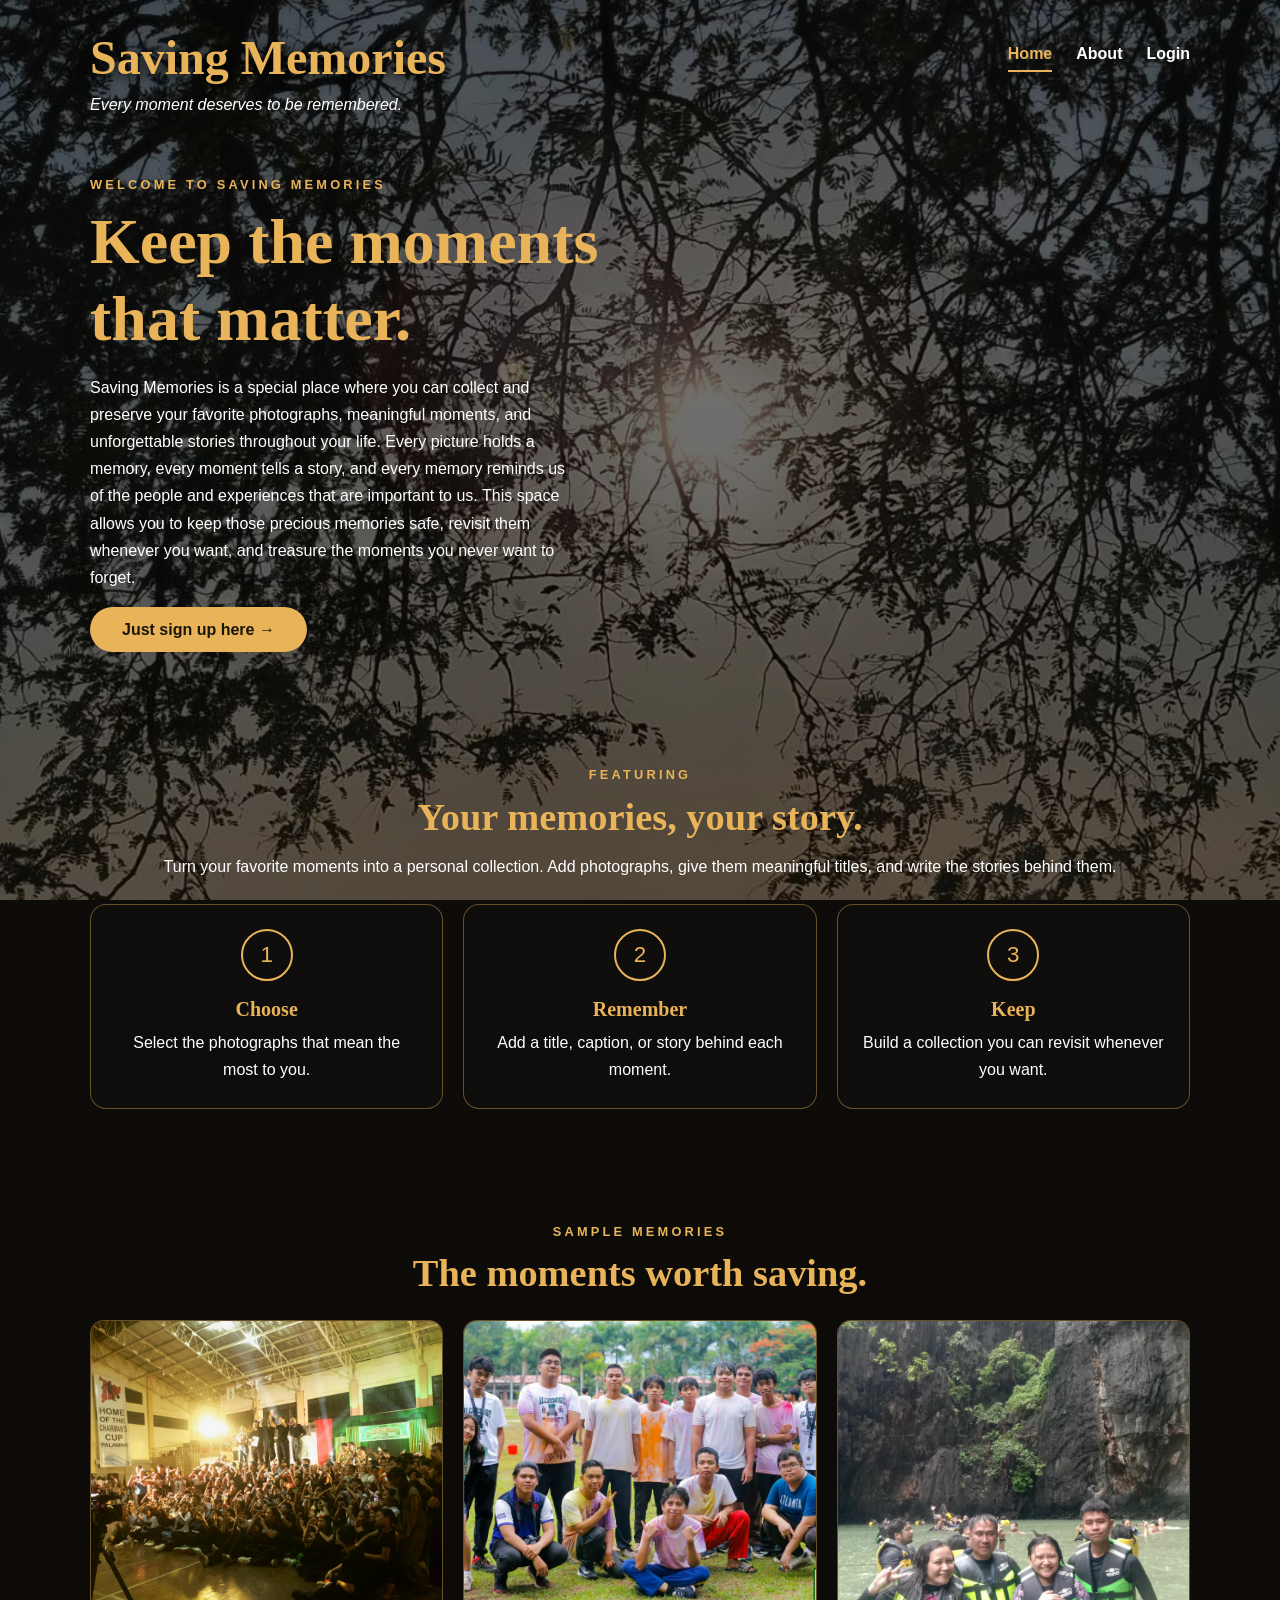
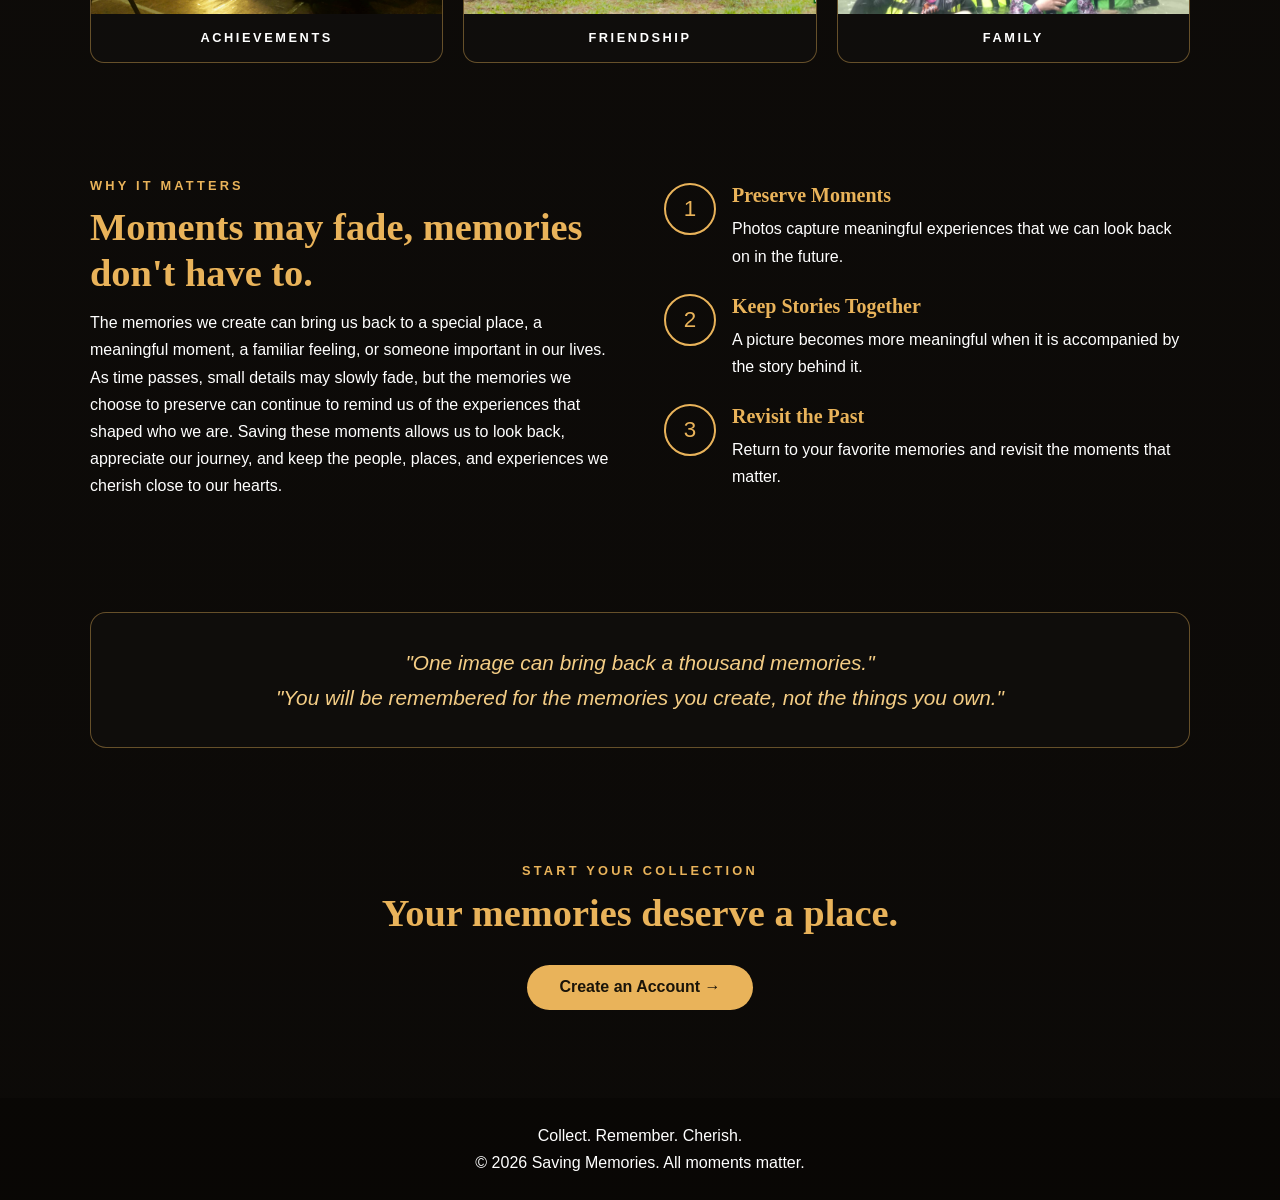
==== index.html @ c9770852 "so i create a new file which is the SavingMemories because i want to compress all of my css." ====
<!DOCTYPE html>
<html lang="en">

<head>
    <meta charset="UTF-8">
    <meta name="viewport" content="width=device-width, initial-scale=1.0">

    <title>Saving Memories | Home</title>

    <link rel="stylesheet" href="SavingMemories.css">
</head>

<body>

    <!-- HEADER -->
    <header class="top wrap">

        <div>
            <a href="index.html" class="logo"
            style="text-decoration: none;">
                Saving Memories
            </a>

            <p class="tag">
                Every moment deserves to be remembered.
            </p>
        </div>

        <nav aria-label="Main Navigation">
            <a href="index.html" class="active">Home</a>
            <a href="about.html">About</a>
            <a href="login.html">Login</a>
        </nav>

    </header>

    <main class="wrap">

        <!-- HERO SECTION -->
        <section class="hero">

            <div class="hero-content">

                <span class="eyebrow">
                    Welcome to Saving Memories
                </span>

                <h1>
                    Keep the moments
                    <span>that matter.</span>
                </h1>

                <p>
                    Saving Memories is a special place where you can
                    collect and preserve your favorite photographs,
                    meaningful moments, and unforgettable stories
                    throughout your life. Every picture holds a memory,
                    every moment tells a story, and every memory reminds
                    us of the people and experiences that are important
                    to us. This space allows you to keep those precious
                    memories safe, revisit them whenever you want, and
                    treasure the moments you never want to forget.
                </p>

                <a href="registration.html" class="btn">
                    Just sign up here →
                </a>

            </div>

        </section>

        <!-- HOW IT WORKS -->
        <section>

            <div class="center">

                <span class="eyebrow">Featuring</span>

                <h2>
                    Your memories, your story.
                </h2>

                <p>
                    Turn your favorite moments into a personal
                    collection. Add photographs, give them meaningful
                    titles, and write the stories behind them.
                </p>

            </div>

            <div class="cards">

                <article class="box">
                    <div class="circle">1</div>

                    <h3>Choose</h3>

                    <p>
                        Select the photographs that mean the most
                        to you.
                    </p>
                </article>

                <article class="box">
                    <div class="circle">2</div>

                    <h3>Remember</h3>

                    <p>
                        Add a title, caption, or story behind
                        each moment.
                    </p>
                </article>

                <article class="box">
                    <div class="circle">3</div>

                    <h3>Keep</h3>

                    <p>
                        Build a collection you can revisit
                        whenever you want.
                    </p>
                </article>

            </div>

        </section>

        <!-- SAMPLE MEMORIES -->
        <section>

            <div class="center">

                <span class="eyebrow">Sample Memories</span>

                <h2>
                    The moments worth saving.
                </h2>

            </div>

            <div class="gallery">

                <figure>
                    <img
                        src="ACHIEVEMENTS.jpg"
                        alt="A group celebrating an achievement at an event">

                    <figcaption>Achievements</figcaption>
                </figure>

                <figure>
                    <img
                        src="FRIENDSHIP.jpg"
                        alt="Friends posing together outdoors">

                    <figcaption>Friendship</figcaption>
                </figure>

                <figure>
                    <img
                        src="FAMILY.jpg"
                        alt="Family members enjoying a trip">

                    <figcaption>Family</figcaption>
                </figure>

            </div>

        </section>

        <!-- WHY IT MATTERS -->
        <section class="why">

            <div>

                <span class="eyebrow">Why It Matters</span>

                <h2>
                    Moments may fade,
                    memories don't have to.
                </h2>

                <p>
                    The memories we create can bring us back to a
                    special place, a meaningful moment, a familiar
                    feeling, or someone important in our lives.
                    As time passes, small details may slowly fade,
                    but the memories we choose to preserve can
                    continue to remind us of the experiences that
                    shaped who we are. Saving these moments allows
                    us to look back, appreciate our journey, and
                    keep the people, places, and experiences we
                    cherish close to our hearts.
                </p>

            </div>

            <div class="list">

                <article class="item">

                    <div class="circle">1</div>

                    <div>
                        <h3>Preserve Moments</h3>

                        <p>
                            Photos capture meaningful experiences
                            that we can look back on in the future.
                        </p>
                    </div>

                </article>

                <article class="item">

                    <div class="circle">2</div>

                    <div>
                        <h3>Keep Stories Together</h3>

                        <p>
                            A picture becomes more meaningful when
                            it is accompanied by the story behind it.
                        </p>
                    </div>

                </article>

                <article class="item">

                    <div class="circle">3</div>

                    <div>
                        <h3>Revisit the Past</h3>

                        <p>
                            Return to your favorite memories and
                            revisit the moments that matter.
                        </p>
                    </div>

                </article>

            </div>

        </section>

        <!-- QUOTES -->
        <section>

            <div class="quote">
                <p>
                    "One image can bring back a thousand memories."
                </p>

                <p>
                    "You will be remembered for the memories you
                    create, not the things you own."
                </p>
            </div>

        </section>

        <!-- SIGN-UP CALL TO ACTION -->
        <section class="center">

            <span class="eyebrow">Start Your Collection</span>

            <h2>
                Your memories deserve a place.
            </h2>

            <a href="registration.html" class="btn">
                Create an Account →
            </a>

        </section>

    </main>

    <!-- FOOTER -->
    <footer>

        <p>Collect. Remember. Cherish.</p>

        <p>
            © 2026 Saving Memories. All moments matter.
        </p>

    </footer>

</body>
</html>
---- SavingMemories.css ----
/* ===== SAVING MEMORIES - ALL PAGES ===== */

/* 1. GLOBAL SETTINGS */
:root {
  --gold: #e9b35a;
  --gold-light: #f4cd85;
  --glass: rgba(18, 16, 14, .65);
  --line: rgba(233, 179, 90, .4);
  --font: "Segoe UI", Arial, sans-serif;
}

* {
  box-sizing: border-box;
  margin: 0;
  padding: 0;
}

html {
  scroll-behavior: smooth;
}

body {
  min-height: 100vh;
  font: 1rem/1.7 var(--font);
  color: white;
  background:
    linear-gradient(rgba(10, 8, 6, .55), rgba(10, 8, 6, .8)),
    url("background.jpg") center 55% / cover fixed #14110e;
}

a {
  color: inherit;
}

:focus-visible {
  outline: 3px solid var(--gold);
  outline-offset: 3px;
}

.wrap {
  width: min(1100px, calc(100% - 4rem));
  margin: auto;
}

/* 2. HEADER AND NAVIGATION */
.top {
  display: flex;
  justify-content: space-between;
  align-items: flex-start;
  gap: 1.5rem;
  padding-top: 2rem;
}

.logo {
  color: var(--gold);
  font: 700 clamp(2rem, 4vw, 3rem)/1.1 Georgia, serif;
  text-shadow: 0 2px 14px #000;
}

.tag {
  margin-top: .4rem;
  font-style: italic;
}

nav {
  display: flex;
  flex-wrap: wrap;
  gap: 1.5rem;
  padding-top: .5rem;
}

nav a {
  padding-bottom: 3px;
  font-weight: 700;
  text-decoration: none;
  border-bottom: 2px solid transparent;
  transition: .2s;
}

nav a:hover,
nav a.active {
  color: var(--gold);
  border-color: var(--gold);
}

/* 3. HEADINGS AND TEXT */
section {
  padding: 3.5rem 0;
}

.eyebrow {
  display: block;
  margin-bottom: .5rem;
  color: var(--gold);
  font-size: .8rem;
  font-weight: 700;
  letter-spacing: .25em;
  text-transform: uppercase;
}

h1, h2, h3 {
  color: var(--gold);
  font-family: Georgia, serif;
  line-height: 1.2;
}

h1 {
  font-size: clamp(2.5rem, 5vw, 4rem);
}

h2 {
  margin-bottom: .8rem;
  font-size: clamp(1.8rem, 3vw, 2.5rem);
}

h3 {
  margin-bottom: .5rem;
  font-size: 1.25rem;
}

.center {
  text-align: center;
}

.center p {
  margin-inline: auto;
}

/* 4. HOME PAGE HERO */
.hero {
  display: flex;
  align-items: center;
  min-height: 360px;
}

.hero-content {
  max-width: 560px;
}

.hero p {
  max-width: 55ch;
  margin-top: 1rem;
}

/* 5. FEATURE CARDS */
.cards,
.gallery {
  display: grid;
  grid-template-columns: repeat(3, minmax(0, 1fr));
  gap: 1.25rem;
  margin-top: 1.5rem;
}

.box {
  padding: 1.5rem;
  text-align: center;
  background: var(--glass);
  border: 1px solid var(--line);
  border-radius: 16px;
  backdrop-filter: blur(7px);
  transition: .25s;
}

.box:hover {
  transform: translateY(-5px);
  border-color: var(--gold);
}

.circle {
  display: grid;
  place-items: center;
  width: 52px;
  height: 52px;
  margin: 0 auto 1rem;
  color: var(--gold);
  font-size: 1.4rem;
  border: 2px solid var(--gold);
  border-radius: 50%;
}

/* 6. PHOTO GALLERY */
.gallery figure {
  overflow: hidden;
  background: var(--glass);
  border: 1px solid var(--line);
  border-radius: 14px;
  transition: .25s;
}

.gallery figure:hover {
  transform: translateY(-5px);
}

.gallery img {
  display: block;
  width: 100%;
  aspect-ratio: 6 / 5;
  object-fit: cover;
  transition: transform .4s;
}

.gallery figure:hover img {
  transform: scale(1.05);
}

figcaption {
  padding: .8rem;
  font-size: .8rem;
  font-weight: 700;
  letter-spacing: .2em;
  text-align: center;
  text-transform: uppercase;
}

/* 7. ABOUT PAGE */
.about-content {
  display: grid;
  grid-template-columns: 1.3fr 1fr;
  align-items: center;
  gap: 3rem;
}

.about-card {
  padding: 2rem;
  background: var(--glass);
  border: 1px solid var(--line);
  border-radius: 18px;
}

.about-card p + p {
  margin-top: 1rem;
}

.vision {
  margin-top: 2rem;
}

/* 8. WHY IT MATTERS */
.why {
  display: grid;
  grid-template-columns: 1fr 1fr;
  align-items: center;
  gap: 3rem;
}

.list {
  display: grid;
  gap: 1.5rem;
}

.item {
  display: flex;
  align-items: flex-start;
  gap: 1rem;
}

.item .circle {
  flex: none;
  margin: 0;
}

/* 9. BUTTONS */
.btn,
.go {
  display: inline-block;
  padding: .85rem 2rem;
  color: #1a1409;
  font: 700 1rem var(--font);
  text-align: center;
  text-decoration: none;
  background: var(--gold);
  border: 0;
  border-radius: 999px;
  cursor: pointer;
  transition: .2s;
}

.btn {
  margin-top: 1rem;
}

.btn:hover,
.go:hover {
  background: var(--gold-light);
  transform: translateY(-2px);
}

/* 10. QUOTE */
.quote {
  padding: 2rem;
  color: var(--gold-light);
  font-size: 1.3rem;
  font-style: italic;
  text-align: center;
  background: var(--glass);
  border: 1px solid var(--line);
  border-radius: 16px;
}

/* 11. LOGIN AND REGISTRATION */
.auth {
  display: grid;
  place-items: center;
  min-height: 75vh;
  padding: 2rem 1rem;
}

.panel {
  width: min(430px, 100%);
  padding: 2.5rem 2rem;
  background: rgba(15, 12, 9, .85);
  border: 1px solid var(--line);
  border-radius: 20px;
  box-shadow: 0 20px 50px rgba(0, 0, 0, .4);
  backdrop-filter: blur(10px);
}

.panel .brand {
  display: block;
  margin-bottom: 1rem;
  color: var(--gold);
  font: 700 1.4rem Georgia, serif;
  text-align: center;
  text-decoration: none;
}

.panel h1 {
  margin-bottom: .5rem;
  font-size: 2rem;
  text-align: center;
}

.panel .sub {
  margin-bottom: 1.5rem;
  text-align: center;
}

.field {
  margin-bottom: 1rem;
}

.field label {
  display: block;
  margin-bottom: .35rem;
  font-weight: 600;
}

.input-wrap {
  position: relative;
}

.field input {
  display: block;
  width: 100%;
  min-width: 0;
  padding: .8rem 1rem;
  color: white;
  font: inherit;
  background: rgba(255, 255, 255, .07);
  border: 1px solid rgba(244, 234, 217, .35);
  border-radius: 9px;
}

.field input::placeholder {
  color: rgba(255, 255, 255, .6);
}

.field input:focus {
  border-color: var(--gold);
  outline: none;
}

.input-wrap input {
  padding-right: 4.5rem;
}

.toggle {
  position: absolute;
  top: 50%;
  right: .5rem;
  padding: .4rem;
  color: var(--gold);
  font: 600 .9rem var(--font);
  background: none;
  border: 0;
  cursor: pointer;
}

.go {
  width: 100%;
  margin-top: .5rem;
}

.links {
  margin-top: 1.5rem;
  text-align: center;
}

.links a {
  color: var(--gold);
}

/* 12. FOOTER */
footer {
  margin-top: 2rem;
  padding: 1.5rem 1rem;
  text-align: center;
  background: rgba(8, 6, 4, .75);
}

/* 13. TABLETS AND MOBILE */
@media (max-width: 800px) {
  .top {
    flex-direction: column;
    gap: 1rem;
  }

  .cards,
  .gallery,
  .why,
  .about-content {
    grid-template-columns: 1fr;
  }

  .hero {
    min-height: 280px;
  }

  section {
    padding: 2.5rem 0;
  }
}

@media (max-width: 480px) {
  .wrap {
    width: calc(100% - 2rem);
  }

  .panel {
    padding: 2rem 1.25rem;
  }

  nav {
    gap: 1rem;
  }

  h1 {
    font-size: 2.4rem;
  }
}

/* 14. REDUCED MOTION */
@media (prefers-reduced-motion: reduce) {
  *,
  *::before,
  *::after {
    scroll-behavior: auto !important;
    transition: none !important;
  }
}
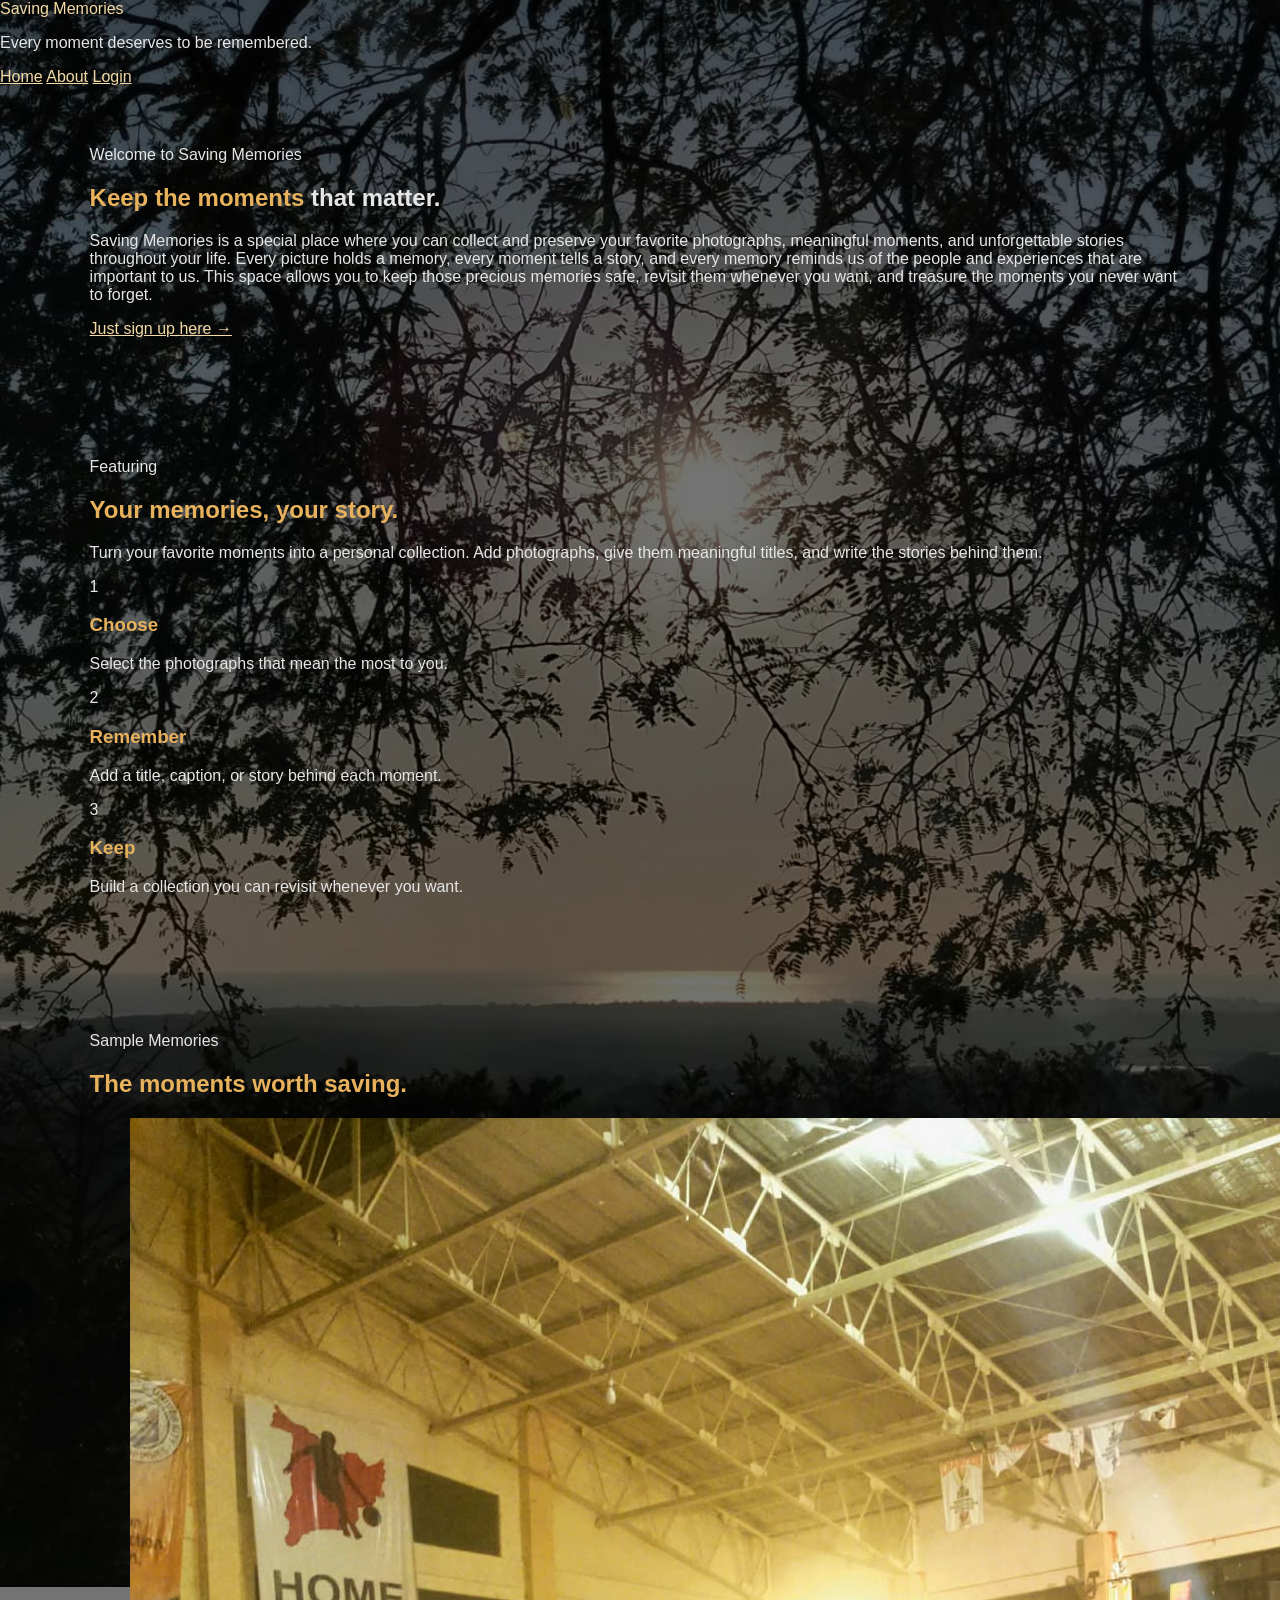
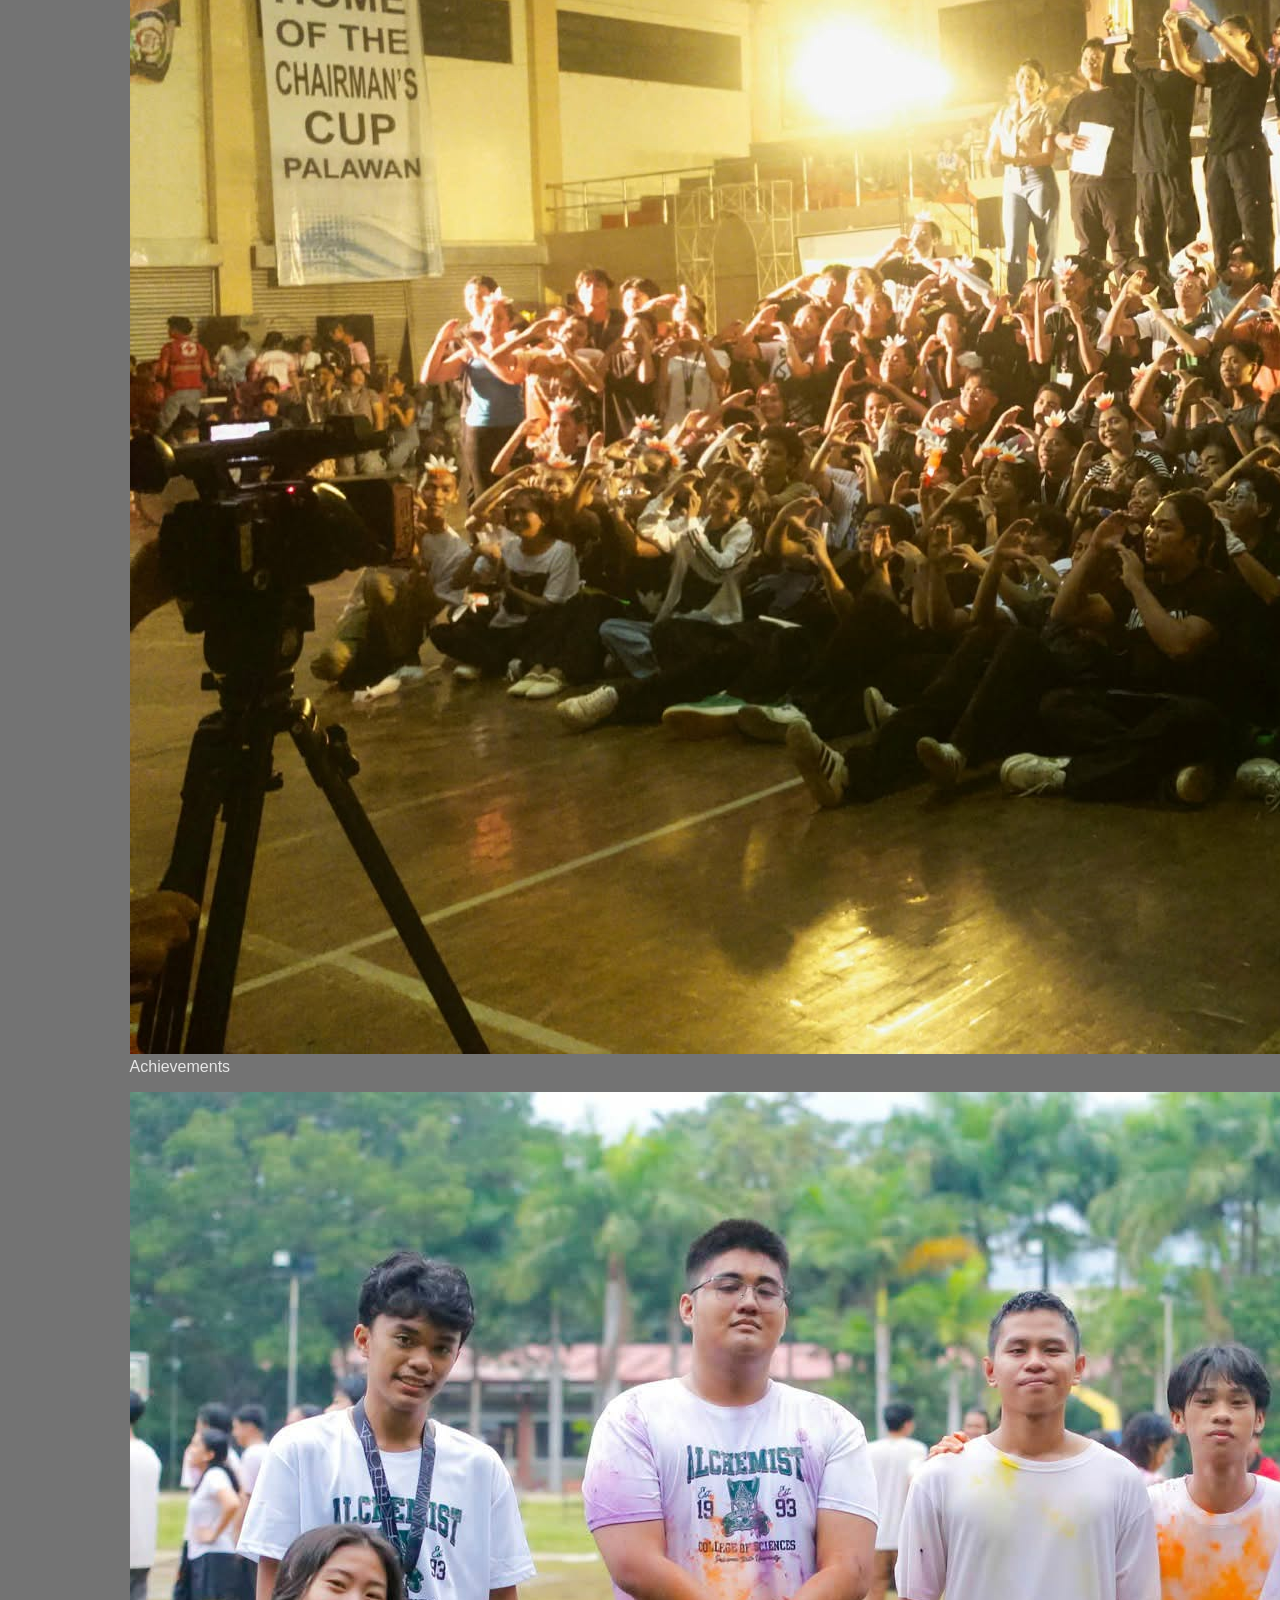
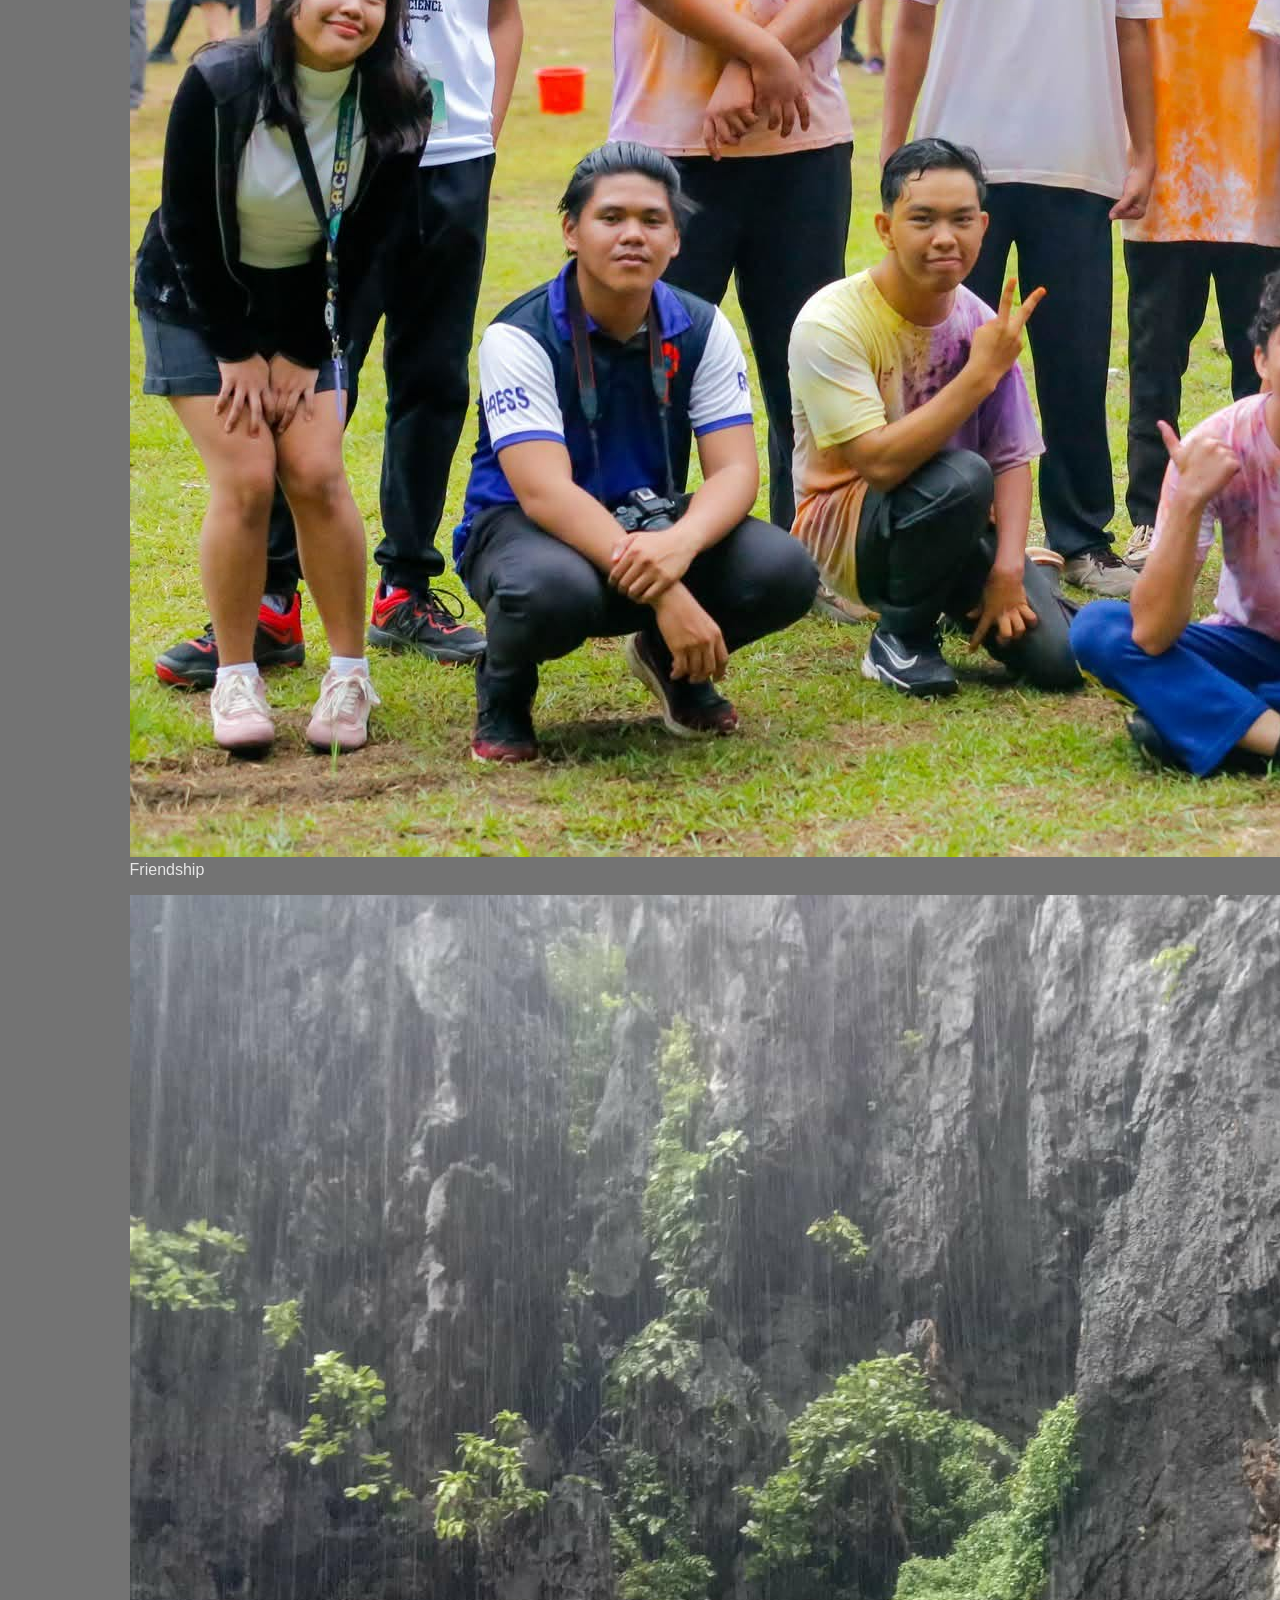
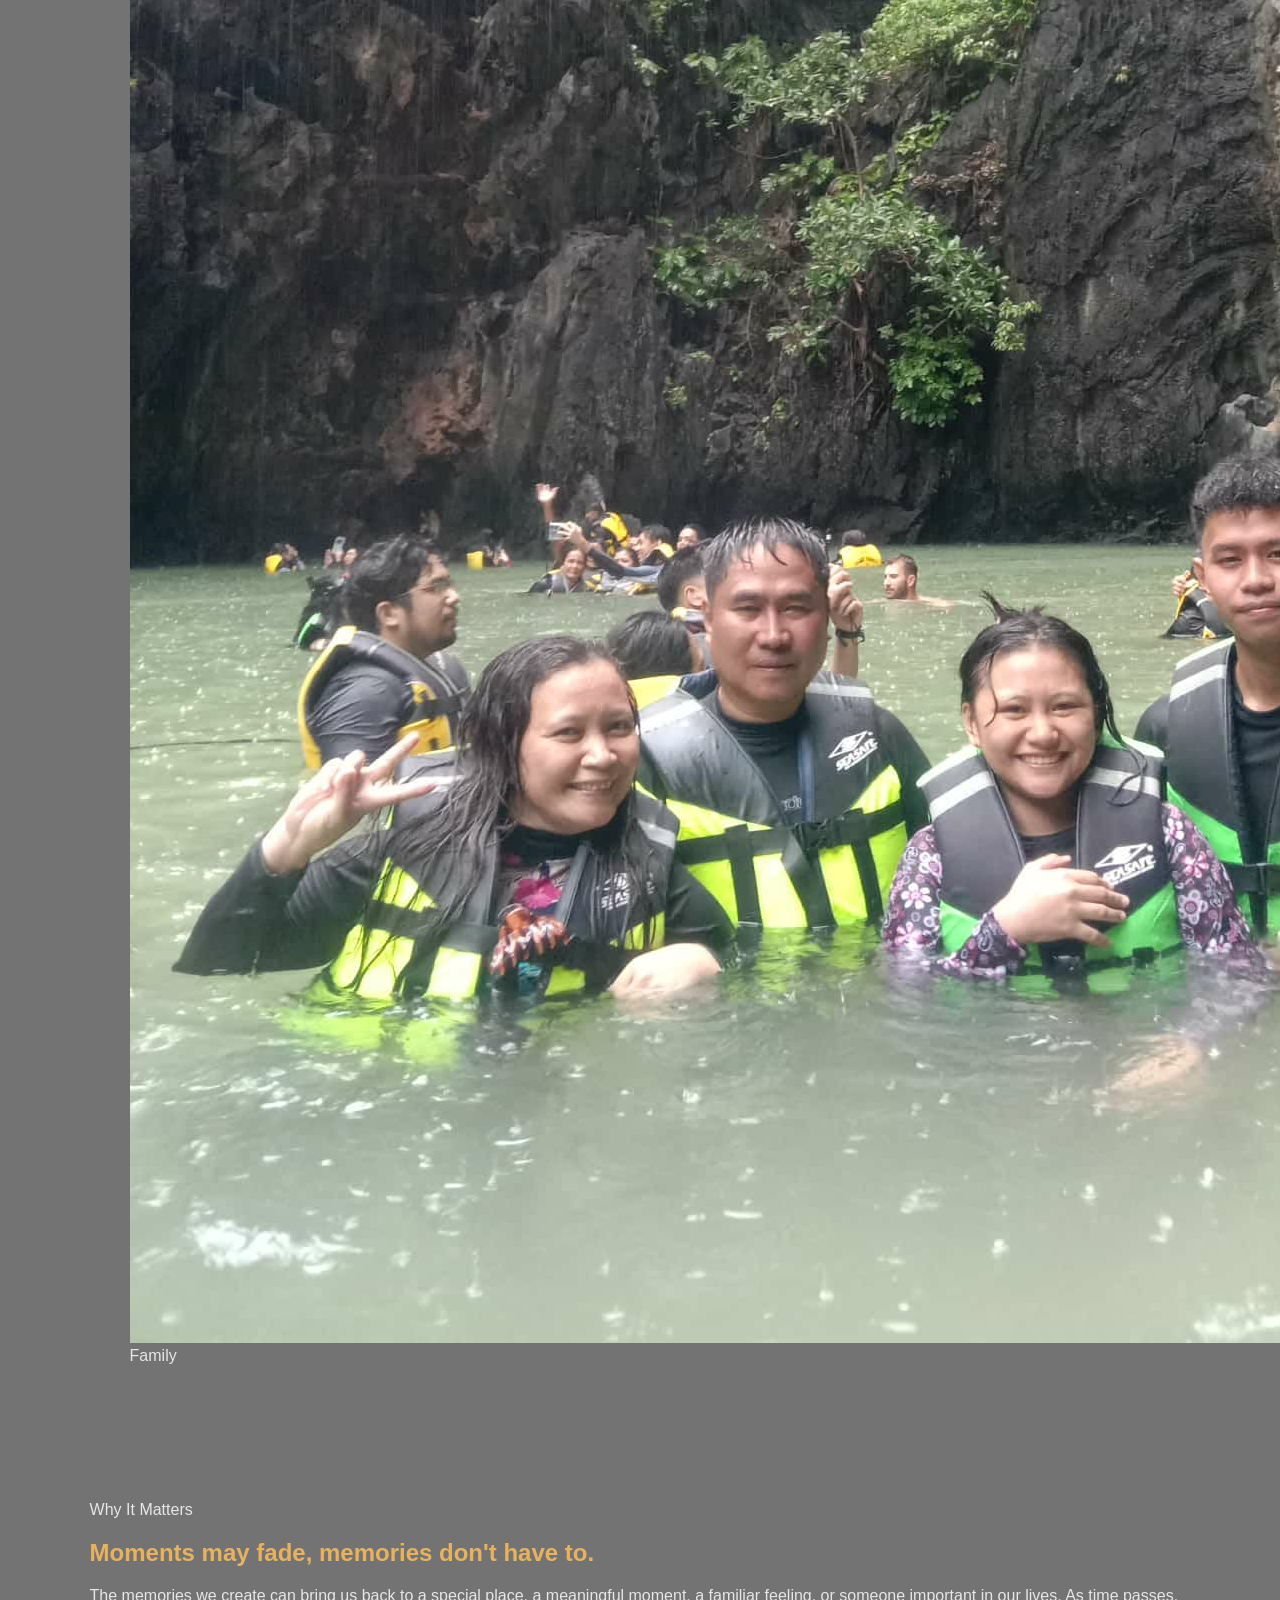
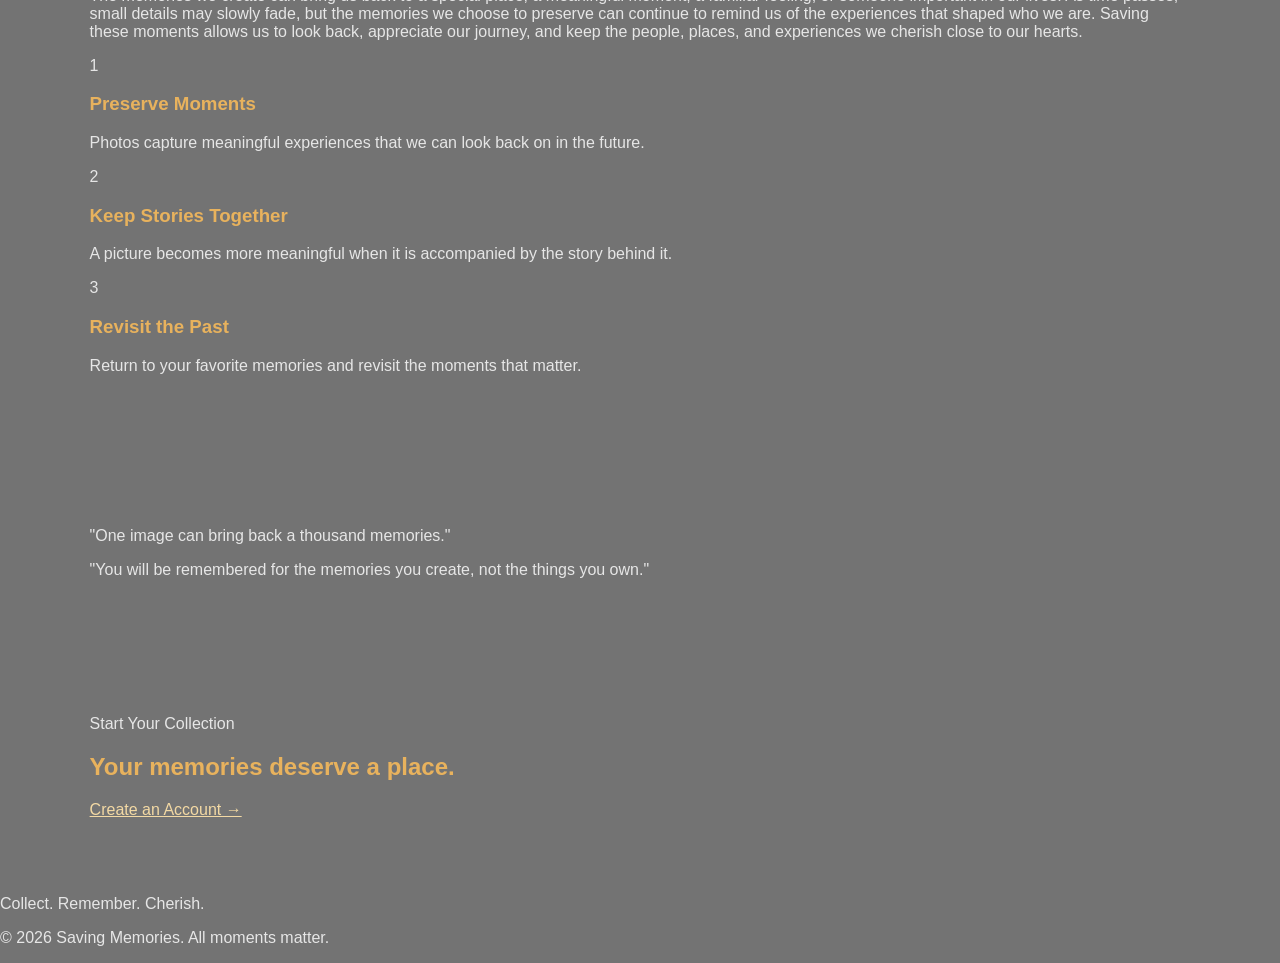
==== commit 11e80e99: "the SavingMemoriescss are processing now i will compress all of seperated css so it can easy to unde" ====
--- a/index.html
+++ b/index.html
@@ -8,7 +8,7 @@
 
     <title>Saving Memories | Home</title>
 
-    <link rel="stylesheet" href="SavingMemories.css">
+    <link rel="stylesheet" href="index.css">
 </head>
 
 <body>
--- a/index.css
+++ b/index.css
@@ -0,0 +1,190 @@
+* {
+    box-sizing: border-box;
+}
+
+:root {
+    --accent: #e8b25d;      /* warm gold — headings, nav, highlights */
+    --accent-light: #f3d9a4; /* lighter tint for hover/secondary use */
+    --text-soft: #e6e6e6;    /* soft off-white for body copy */
+}
+
+body {
+    margin: 0;
+    font-family: Arial, sans-serif;
+    color: var(--text-soft);
+    background:
+        linear-gradient(rgba(0,0,0,.55), rgba(0,0,0,.55)),
+        url("background.jpg") center/cover fixed no-repeat;
+}
+
+h1, h2, h3, h4 {
+    color: var(--accent);
+}
+
+p, span, blockquote {
+    color: var(--text-soft);
+}
+
+a {
+    color: var(--accent-light);
+}
+
+/* HEADER */
+.site-header {
+    padding: 30px 7%;
+    display: flex;
+    justify-content: space-between;
+    align-items: center;
+}
+
+.main-nav a,
+.footer-links a {
+    text-decoration: none;
+    margin-left: 20px;
+    font-weight: bold;
+    color: var(--text-soft);
+    transition: color 0.2s ease;
+}
+
+.main-nav a:hover,
+.footer-links a:hover {
+    color: var(--accent);
+}
+
+/* SECTIONS */
+section {
+    padding: 60px 7%;
+}
+
+/* CARDS */
+.steps, .about-grid {
+    display: flex;
+    gap: 20px;
+}
+
+.step {
+    padding: 25px;
+    background: rgba(0,0,0,.70);
+    border-radius: 10px;
+}
+
+.step h3 {
+    color: var(--accent-light);
+}
+
+/* SAMPLE MEMORIES */
+.sample-memories {
+    text-align: center;
+}
+
+.memory-samples {
+    display: flex;
+    gap: 20px;
+    margin-top: 30px;
+    justify-content: center;
+}
+
+.memory-sample {
+    margin: 0;
+    flex: 1;
+    max-width: 320px;
+    background: rgba(0,0,0,.70);
+    border-radius: 10px;
+    overflow: hidden;
+}
+
+.memory-sample img {
+    width: 100%;
+    height: 220px;
+    object-fit: cover;
+    display: block;
+}
+
+.memory-sample figcaption {
+    padding: 14px;
+    font-weight: bold;
+    letter-spacing: 2px;
+    font-size: 13px;
+    color: var(--accent-light);
+}
+
+/* VALUES */
+.values-section {
+    display: flex;
+    gap: 50px;
+    align-items: flex-start;
+}
+
+.values-intro {
+    flex: 1 1 50%;
+    min-width: 0;
+}
+
+.values-intro p {
+    max-width: 480px;
+}
+
+.values-list {
+    flex: 1 1 50%;
+    min-width: 280px;
+    display: flex;
+    flex-direction: column;
+    gap: 28px;
+}
+
+.value-item {
+    display: flex;
+    gap: 15px;
+    align-items: flex-start;
+}
+
+.value-item h3 {
+    margin: 0 0 6px;
+}
+
+.value-item p {
+    margin: 0;
+}
+
+/* QUOTE, BUTTON AREA, FOOTER */
+.memory-quote,
+.about-action,
+.site-footer {
+    text-align: center;
+    padding: 40px;
+}
+
+.memory-quote,
+.site-footer {
+    background: rgba(0,0,0,.65);
+}
+
+.memory-quote blockquote {
+    color: var(--accent-light);
+    font-style: italic;
+}
+
+/* BUTTON */
+.primary-button {
+    background: var(--accent);
+    color: #2c1a00;
+    padding: 12px 25px;
+    text-decoration: none;
+    border-radius: 8px;
+    font-weight: bold;
+    transition: background 0.2s ease;
+}
+
+.primary-button:hover {
+    background: var(--accent-light);
+}
+
+/* MOBILE */
+@media (max-width: 700px) {
+    .steps,
+    .values-section,
+    .memory-samples {
+        flex-direction: column;
+        align-items: center;
+    }
+}
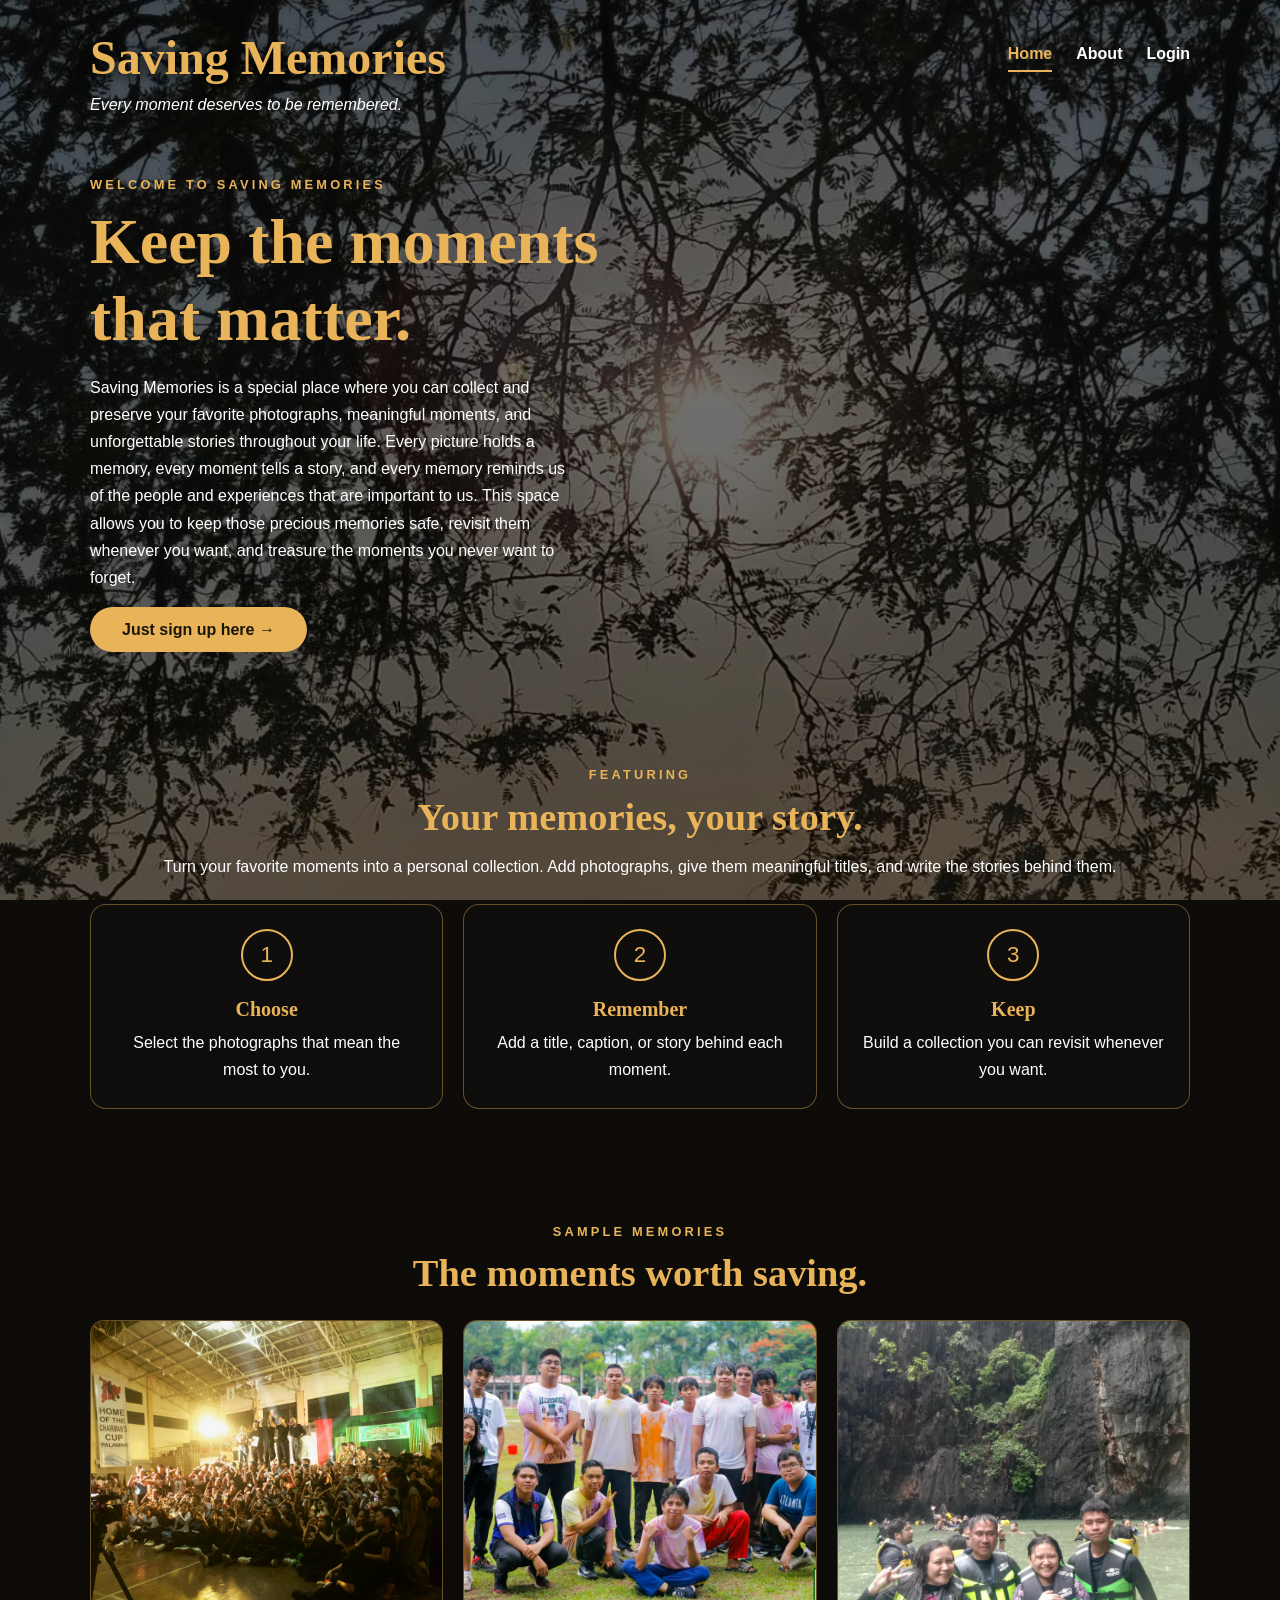
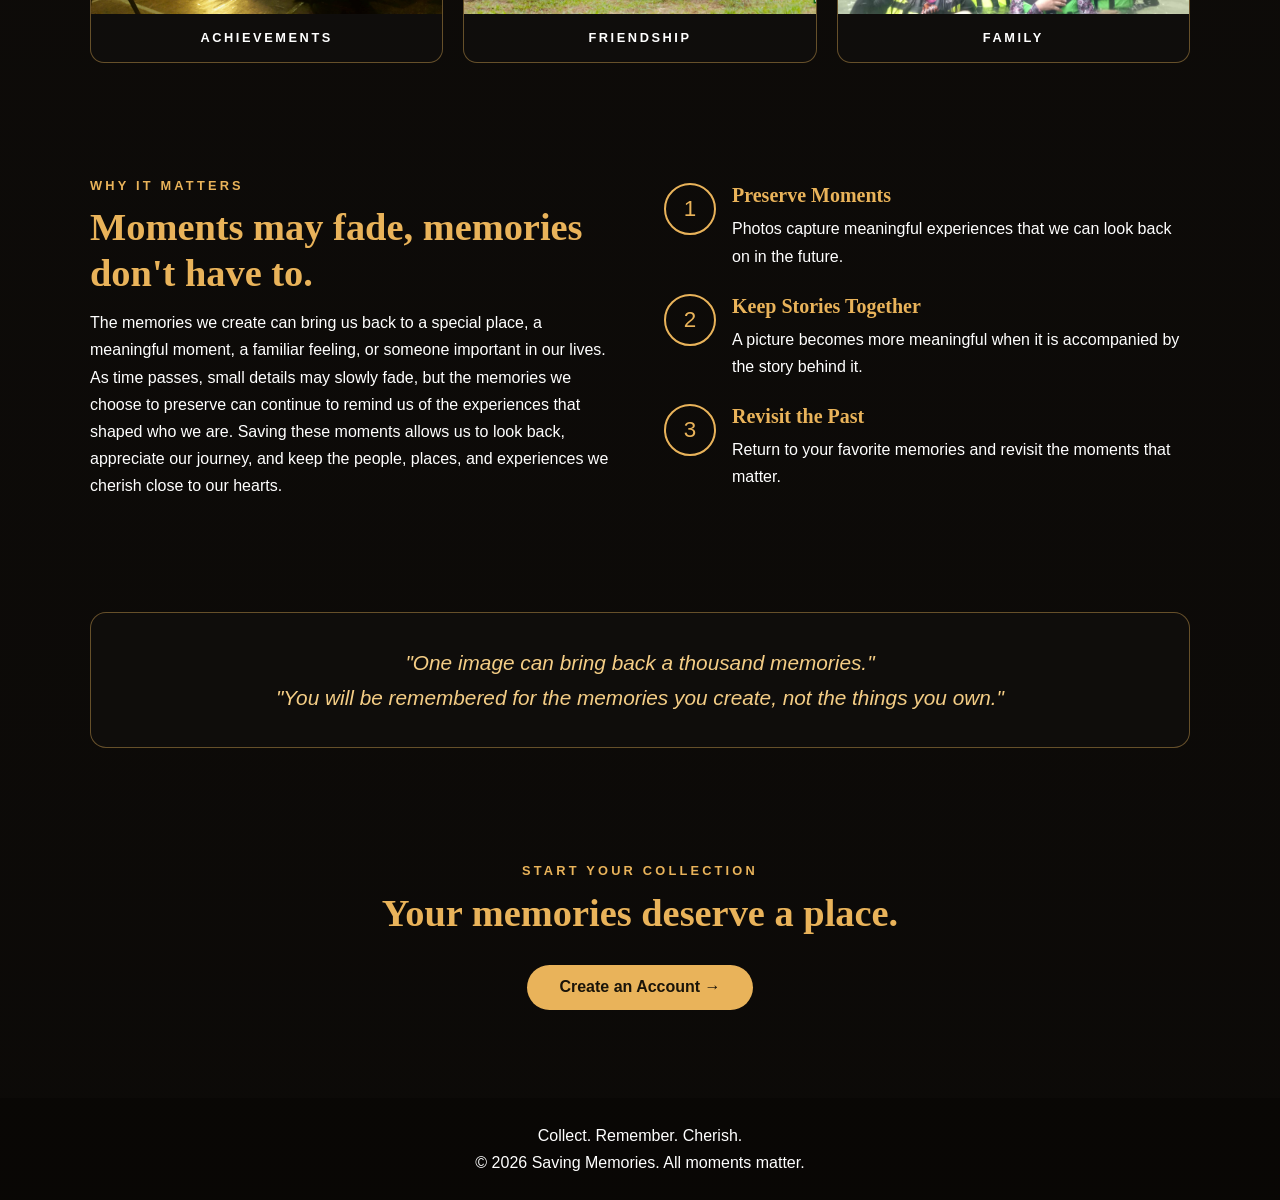
==== commit 8dfc5c5f: "I delete the registrationcss." ====
--- a/index.html
+++ b/index.html
@@ -8,7 +8,7 @@
 
     <title>Saving Memories | Home</title>
 
-    <link rel="stylesheet" href="index.css">
+    <link rel="stylesheet" href="SavingMemories.css">
 </head>
 
 <body>
--- a/SavingMemories.css
+++ b/SavingMemories.css
@@ -0,0 +1,459 @@
+/* SAVING MEMORIES CSS */ 
+/* 1. GLOBAL SETTINGS */
+:root {
+  --gold: #e9b35a;
+  --gold-light: #f4cd85;
+  --glass: rgba(18, 16, 14, .65);
+  --line: rgba(233, 179, 90, .4);
+  --font: "Segoe UI", Arial, sans-serif;
+}
+
+* {
+  box-sizing: border-box;
+  margin: 0;
+  padding: 0;
+}
+
+html {
+  scroll-behavior: smooth;
+}
+
+body {
+  min-height: 100vh;
+  font: 1rem/1.7 var(--font);
+  color: white;
+  background:
+    linear-gradient(rgba(10, 8, 6, .55), rgba(10, 8, 6, .8)),
+    url("background.jpg") center 55% / cover fixed #14110e;
+}
+
+a {
+  color: inherit;
+}
+
+:focus-visible {
+  outline: 3px solid var(--gold);
+  outline-offset: 3px;
+}
+
+.wrap {
+  width: min(1100px, calc(100% - 4rem));
+  margin: auto;
+}
+
+/* 2. HEADER AND NAVIGATION */
+.top {
+  display: flex;
+  justify-content: space-between;
+  align-items: flex-start;
+  gap: 1.5rem;
+  padding-top: 2rem;
+}
+
+.logo {
+  color: var(--gold);
+  font: 700 clamp(2rem, 4vw, 3rem)/1.1 Georgia, serif;
+  text-shadow: 0 2px 14px #000;
+}
+
+.tag {
+  margin-top: .4rem;
+  font-style: italic;
+}
+
+nav {
+  display: flex;
+  flex-wrap: wrap;
+  gap: 1.5rem;
+  padding-top: .5rem;
+}
+
+nav a {
+  padding-bottom: 3px;
+  font-weight: 700;
+  text-decoration: none;
+  border-bottom: 2px solid transparent;
+  transition: .2s;
+}
+
+nav a:hover,
+nav a.active {
+  color: var(--gold);
+  border-color: var(--gold);
+}
+
+/* 3. HEADINGS AND TEXT */
+section {
+  padding: 3.5rem 0;
+}
+
+.eyebrow {
+  display: block;
+  margin-bottom: .5rem;
+  color: var(--gold);
+  font-size: .8rem;
+  font-weight: 700;
+  letter-spacing: .25em;
+  text-transform: uppercase;
+}
+
+h1, h2, h3 {
+  color: var(--gold);
+  font-family: Georgia, serif;
+  line-height: 1.2;
+}
+
+h1 {
+  font-size: clamp(2.5rem, 5vw, 4rem);
+}
+
+h2 {
+  margin-bottom: .8rem;
+  font-size: clamp(1.8rem, 3vw, 2.5rem);
+}
+
+h3 {
+  margin-bottom: .5rem;
+  font-size: 1.25rem;
+}
+
+.center {
+  text-align: center;
+}
+
+.center p {
+  margin-inline: auto;
+}
+
+/* 4. HOME PAGE HERO */
+.hero {
+  display: flex;
+  align-items: center;
+  min-height: 360px;
+}
+
+.hero-content {
+  max-width: 560px;
+}
+
+.hero p {
+  max-width: 55ch;
+  margin-top: 1rem;
+}
+
+/* 5. FEATURE CARDS */
+.cards,
+.gallery {
+  display: grid;
+  grid-template-columns: repeat(3, minmax(0, 1fr));
+  gap: 1.25rem;
+  margin-top: 1.5rem;
+}
+
+.box {
+  padding: 1.5rem;
+  text-align: center;
+  background: var(--glass);
+  border: 1px solid var(--line);
+  border-radius: 16px;
+  backdrop-filter: blur(7px);
+  transition: .25s;
+}
+
+.box:hover {
+  transform: translateY(-5px);
+  border-color: var(--gold);
+}
+
+.circle {
+  display: grid;
+  place-items: center;
+  width: 52px;
+  height: 52px;
+  margin: 0 auto 1rem;
+  color: var(--gold);
+  font-size: 1.4rem;
+  border: 2px solid var(--gold);
+  border-radius: 50%;
+}
+
+/* 6. PHOTO GALLERY */
+.gallery figure {
+  overflow: hidden;
+  background: var(--glass);
+  border: 1px solid var(--line);
+  border-radius: 14px;
+  transition: .25s;
+}
+
+.gallery figure:hover {
+  transform: translateY(-5px);
+}
+
+.gallery img {
+  display: block;
+  width: 100%;
+  aspect-ratio: 6 / 5;
+  object-fit: cover;
+  transition: transform .4s;
+}
+
+.gallery figure:hover img {
+  transform: scale(1.05);
+}
+
+figcaption {
+  padding: .8rem;
+  font-size: .8rem;
+  font-weight: 700;
+  letter-spacing: .2em;
+  text-align: center;
+  text-transform: uppercase;
+}
+/* 7. ABOUT PAGE */
+.about-content {
+  display: grid;
+  grid-template-columns: 1.3fr 1fr;
+  align-items: center;
+  gap: 3rem;
+}
+
+.about-card {
+  padding: 2rem;
+  background: var(--glass);
+  border: 1px solid var(--line);
+  border-radius: 18px;
+}
+
+.about-card p + p {
+  margin-top: 1rem;
+}
+
+.vision {
+  margin-top: 2rem;
+}
+
+/* 8. WHY IT MATTERS */
+.why {
+  display: grid;
+  grid-template-columns: 1fr 1fr;
+  align-items: center;
+  gap: 3rem;
+}
+
+.list {
+  display: grid;
+  gap: 1.5rem;
+}
+
+.item {
+  display: flex;
+  align-items: flex-start;
+  gap: 1rem;
+}
+
+.item .circle {
+  flex: none;
+  margin: 0;
+}
+
+/* 9. BUTTONS */
+.btn,
+.go {
+  display: inline-block;
+  padding: .85rem 2rem;
+  color: #1a1409;
+  font: 700 1rem var(--font);
+  text-align: center;
+  text-decoration: none;
+  background: var(--gold);
+  border: 0;
+  border-radius: 999px;
+  cursor: pointer;
+  transition: .2s;
+}
+
+.btn {
+  margin-top: 1rem;
+}
+
+.btn:hover,
+.go:hover {
+  background: var(--gold-light);
+  transform: translateY(-2px);
+}
+
+/* 10. QUOTE */
+.quote {
+  padding: 2rem;
+  color: var(--gold-light);
+  font-size: 1.3rem;
+  font-style: italic;
+  text-align: center;
+  background: var(--glass);
+  border: 1px solid var(--line);
+  border-radius: 16px;
+}
+
+/* 11. LOGIN AND REGISTRATION */
+.auth {
+  display: grid;
+  place-items: center;
+  min-height: 75vh;
+  padding: 2rem 1rem;
+}
+
+.panel {
+  width: min(430px, 100%);
+  padding: 2.5rem 2rem;
+  background: rgba(15, 12, 9, .85);
+  border: 1px solid var(--line);
+  border-radius: 20px;
+  box-shadow: 0 20px 50px rgba(0, 0, 0, .4);
+  backdrop-filter: blur(10px);
+}
+
+.panel .brand {
+  display: block;
+  margin-bottom: 1rem;
+  color: var(--gold);
+  font: 700 1.4rem Georgia, serif;
+  text-align: center;
+  text-decoration: none;
+}
+
+.panel h1 {
+  margin-bottom: .5rem;
+  font-size: 2rem;
+  text-align: center;
+}
+
+.panel .sub {
+  margin-bottom: 1.5rem;
+  text-align: center;
+}
+
+.field {
+  margin-bottom: 1rem;
+}
+
+.field label {
+  display: block;
+  margin-bottom: .35rem;
+  font-weight: 600;
+}
+
+.input-wrap {
+  position: relative;
+}
+
+.field input {
+  display: block;
+  width: 100%;
+  min-width: 0;
+  padding: .8rem 1rem;
+  color: white;
+  font: inherit;
+  background: rgba(255, 255, 255, .07);
+  border: 1px solid rgba(244, 234, 217, .35);
+  border-radius: 9px;
+}
+
+.field input::placeholder {
+  color: rgba(255, 255, 255, .6);
+}
+
+.field input:focus {
+  border-color: var(--gold);
+  outline: none;
+}
+
+.input-wrap input {
+  padding-right: 4.5rem;
+}
+
+.toggle {
+  position: absolute;
+  top: 50%;
+  right: .5rem;
+  padding: .4rem;
+  color: var(--gold);
+  font: 600 .9rem var(--font);
+  background: none;
+  border: 0;
+  cursor: pointer;
+}
+
+.go {
+  width: 100%;
+  margin-top: .5rem;
+}
+
+.links {
+  margin-top: 1.5rem;
+  text-align: center;
+}
+
+.links a {
+  color: var(--gold);
+}
+
+/* 12. FOOTER */
+footer {
+  margin-top: 2rem;
+  padding: 1.5rem 1rem;
+  text-align: center;
+  background: rgba(8, 6, 4, .75);
+}
+
+/* 13. TABLETS AND MOBILE */
+@media (max-width: 800px) {
+  .top {
+    flex-direction: column;
+    gap: 1rem;
+  }
+
+  .cards,
+  .gallery,
+  .why,
+  .about-content {
+    grid-template-columns: 1fr;
+  }
+
+  .hero {
+    min-height: 280px;
+  }
+
+  section {
+    padding: 2.5rem 0;
+  }
+}
+
+@media (max-width: 480px) {
+  .wrap {
+    width: calc(100% - 2rem);
+  }
+
+  .panel {
+    padding: 2rem 1.25rem;
+  }
+
+  nav {
+    gap: 1rem;
+  }
+
+  h1 {
+    font-size: 2.4rem;
+  }
+}
+
+/* 14. REDUCED MOTION */
+@media (prefers-reduced-motion: reduce) {
+  *,
+  *::before,
+  *::after {
+    scroll-behavior: auto !important;
+    transition: none !important;
+  }
+}
+
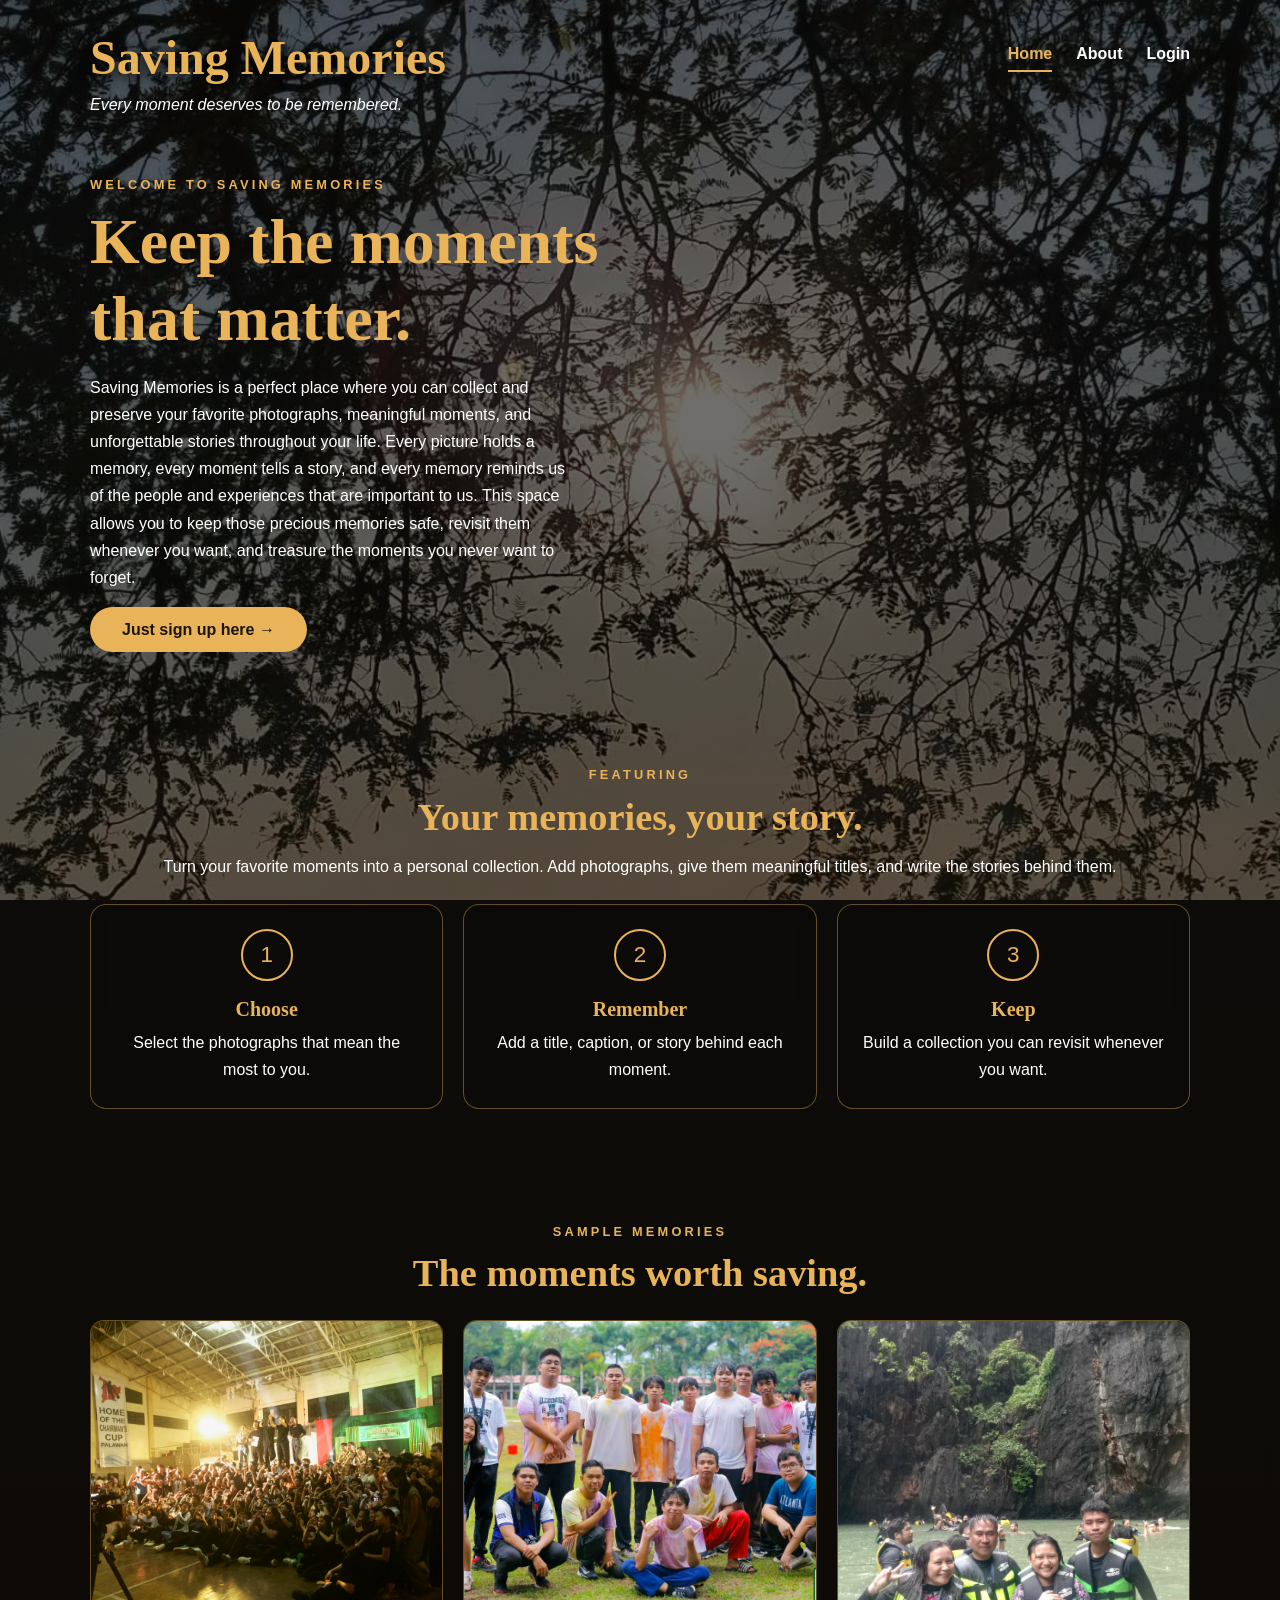
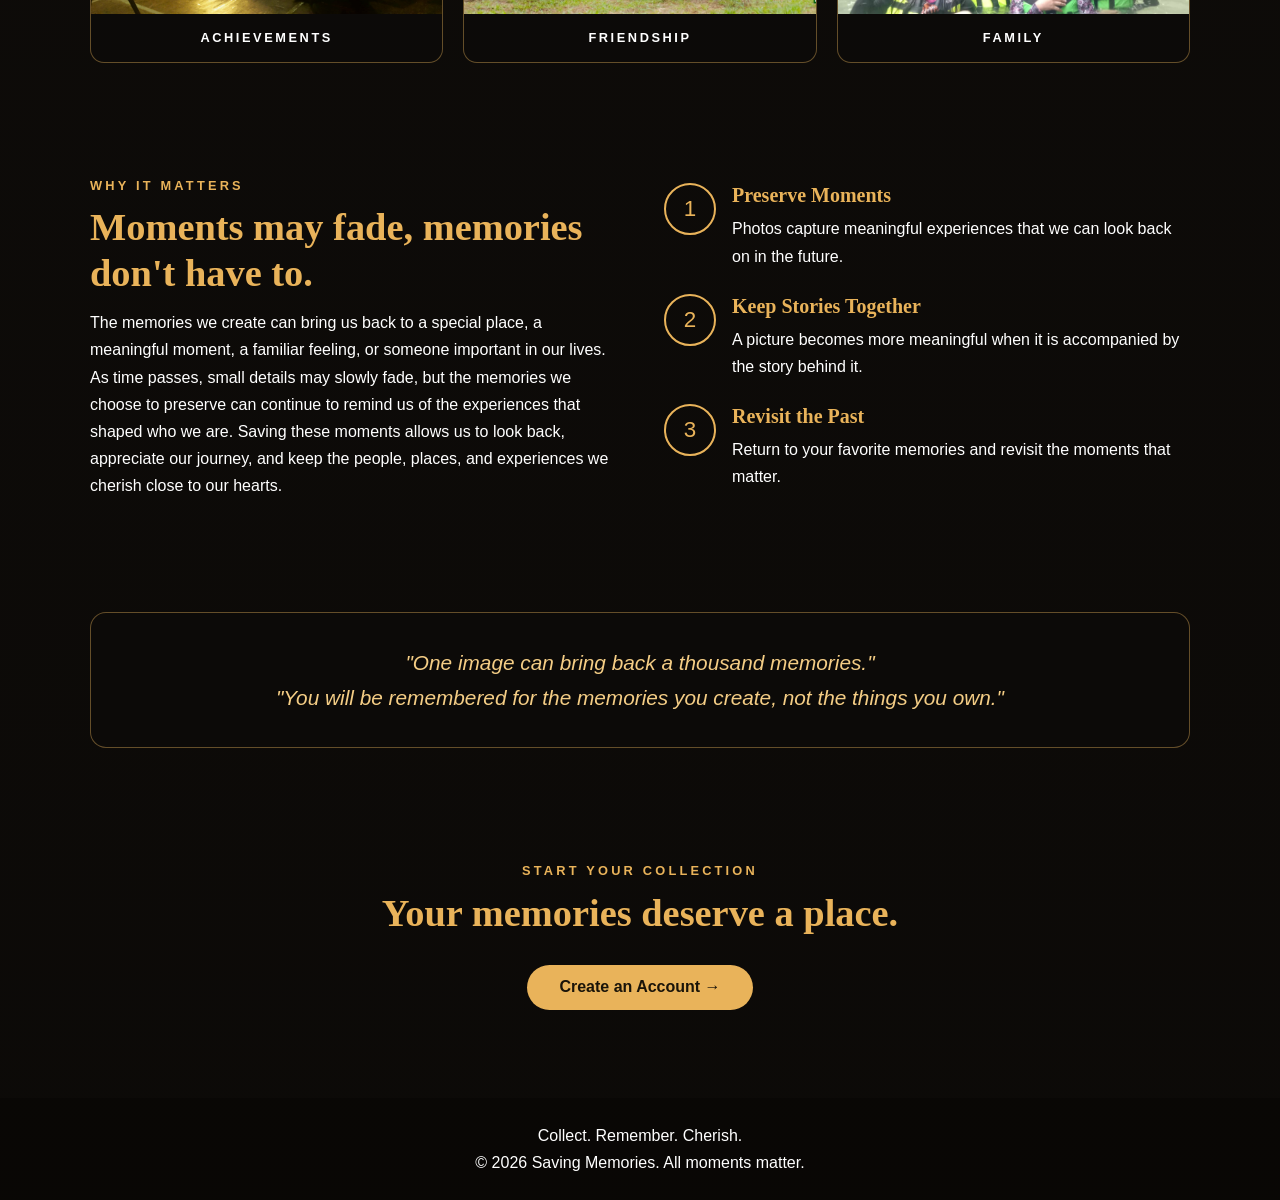
==== commit a261c922: "some structure change" ====
--- a/index.html
+++ b/index.html
@@ -12,16 +12,12 @@
 </head>
 
 <body>
-
-    <!-- HEADER -->
     <header class="top wrap">
-
         <div>
             <a href="index.html" class="logo"
             style="text-decoration: none;">
                 Saving Memories
             </a>
-
             <p class="tag">
                 Every moment deserves to be remembered.
             </p>
@@ -32,16 +28,13 @@
             <a href="about.html">About</a>
             <a href="login.html">Login</a>
         </nav>
-
     </header>
 
+
+
     <main class="wrap">
-
-        <!-- HERO SECTION -->
         <section class="hero">
-
             <div class="hero-content">
-
                 <span class="eyebrow">
                     Welcome to Saving Memories
                 </span>
@@ -52,7 +45,7 @@
                 </h1>
 
                 <p>
-                    Saving Memories is a special place where you can
+                    Saving Memories is a perfect place where you can
                     collect and preserve your favorite photographs,
                     meaningful moments, and unforgettable stories
                     throughout your life. Every picture holds a memory,
@@ -66,37 +59,25 @@
                 <a href="registration.html" class="btn">
                     Just sign up here →
                 </a>
-
-            </div>
-
-        </section>
-
-        <!-- HOW IT WORKS -->
+            </div>
+        </section>
+
         <section>
-
             <div class="center">
-
                 <span class="eyebrow">Featuring</span>
-
                 <h2>
                     Your memories, your story.
                 </h2>
-
                 <p>
                     Turn your favorite moments into a personal
                     collection. Add photographs, give them meaningful
                     titles, and write the stories behind them.
                 </p>
-
-            </div>
-
+            </div>
             <div class="cards">
-
                 <article class="box">
                     <div class="circle">1</div>
-
                     <h3>Choose</h3>
-
                     <p>
                         Select the photographs that mean the most
                         to you.
@@ -105,7 +86,6 @@
 
                 <article class="box">
                     <div class="circle">2</div>
-
                     <h3>Remember</h3>
 
                     <p>
@@ -116,7 +96,6 @@
 
                 <article class="box">
                     <div class="circle">3</div>
-
                     <h3>Keep</h3>
 
                     <p>
@@ -126,29 +105,23 @@
                 </article>
 
             </div>
-
-        </section>
-
-        <!-- SAMPLE MEMORIES -->
+        </section>
+
         <section>
-
             <div class="center">
-
                 <span class="eyebrow">Sample Memories</span>
 
                 <h2>
                     The moments worth saving.
                 </h2>
-
-            </div>
+            </div>
+
 
             <div class="gallery">
-
                 <figure>
                     <img
                         src="ACHIEVEMENTS.jpg"
                         alt="A group celebrating an achievement at an event">
-
                     <figcaption>Achievements</figcaption>
                 </figure>
 
@@ -169,14 +142,10 @@
                 </figure>
 
             </div>
-
-        </section>
-
-        <!-- WHY IT MATTERS -->
+        </section>
+
         <section class="why">
-
             <div>
-
                 <span class="eyebrow">Why It Matters</span>
 
                 <h2>
@@ -200,11 +169,9 @@
             </div>
 
             <div class="list">
-
                 <article class="item">
 
                     <div class="circle">1</div>
-
                     <div>
                         <h3>Preserve Moments</h3>
 
@@ -217,7 +184,6 @@
                 </article>
 
                 <article class="item">
-
                     <div class="circle">2</div>
 
                     <div>
@@ -227,14 +193,13 @@
                             A picture becomes more meaningful when
                             it is accompanied by the story behind it.
                         </p>
+
                     </div>
 
                 </article>
 
                 <article class="item">
-
                     <div class="circle">3</div>
-
                     <div>
                         <h3>Revisit the Past</h3>
 
@@ -242,6 +207,7 @@
                             Return to your favorite memories and
                             revisit the moments that matter.
                         </p>
+
                     </div>
 
                 </article>
@@ -250,7 +216,6 @@
 
         </section>
 
-        <!-- QUOTES -->
         <section>
 
             <div class="quote">
@@ -266,9 +231,7 @@
 
         </section>
 
-        <!-- SIGN-UP CALL TO ACTION -->
         <section class="center">
-
             <span class="eyebrow">Start Your Collection</span>
 
             <h2>
@@ -283,7 +246,6 @@
 
     </main>
 
-    <!-- FOOTER -->
     <footer>
 
         <p>Collect. Remember. Cherish.</p>
--- a/SavingMemories.css
+++ b/SavingMemories.css
@@ -1,9 +1,8 @@
-/* SAVING MEMORIES CSS */ 
-/* 1. GLOBAL SETTINGS */
+/* entire view in site*/
 :root {
   --gold: #e9b35a;
   --gold-light: #f4cd85;
-  --glass: rgba(18, 16, 14, .65);
+  --glass: rgba(13, 12, 10, 0.65);
   --line: rgba(233, 179, 90, .4);
   --font: "Segoe UI", Arial, sans-serif;
 }
@@ -18,10 +17,12 @@
   scroll-behavior: smooth;
 }
 
+/* size of all body up to down */
+/* color of txt, background exposure*/
 body {
   min-height: 100vh;
   font: 1rem/1.7 var(--font);
-  color: white;
+  color: rgb(255, 255, 255);
   background:
     linear-gradient(rgba(10, 8, 6, .55), rgba(10, 8, 6, .8)),
     url("background.jpg") center 55% / cover fixed #14110e;
@@ -33,7 +34,7 @@
 
 :focus-visible {
   outline: 3px solid var(--gold);
-  outline-offset: 3px;
+  outline-offset: 10px;
 }
 
 .wrap {
@@ -41,7 +42,8 @@
   margin: auto;
 }
 
-/* 2. HEADER AND NAVIGATION */
+
+/* HEADER AND NAVIGATION */
 .top {
   display: flex;
   justify-content: space-between;
@@ -82,7 +84,7 @@
   border-color: var(--gold);
 }
 
-/* 3. HEADINGS AND TEXT */
+/* HEADINGS AND TEXT */
 section {
   padding: 3.5rem 0;
 }
@@ -125,7 +127,9 @@
   margin-inline: auto;
 }
 
-/* 4. HOME PAGE HERO */
+
+
+/* HOME PAGE HERO */
 .hero {
   display: flex;
   align-items: center;
@@ -141,7 +145,9 @@
   margin-top: 1rem;
 }
 
-/* 5. FEATURE CARDS */
+
+
+/* FEATURE CARDS */
 .cards,
 .gallery {
   display: grid;
@@ -177,7 +183,9 @@
   border-radius: 50%;
 }
 
-/* 6. PHOTO GALLERY */
+
+
+/* PHOTO GALLERY */
 .gallery figure {
   overflow: hidden;
   background: var(--glass);
@@ -210,7 +218,9 @@
   text-align: center;
   text-transform: uppercase;
 }
-/* 7. ABOUT PAGE */
+
+
+/* ABOUT PAGE */
 .about-content {
   display: grid;
   grid-template-columns: 1.3fr 1fr;
@@ -233,7 +243,9 @@
   margin-top: 2rem;
 }
 
-/* 8. WHY IT MATTERS */
+
+
+/* WHY IT MATTERS */
 .why {
   display: grid;
   grid-template-columns: 1fr 1fr;
@@ -257,7 +269,8 @@
   margin: 0;
 }
 
-/* 9. BUTTONS */
+
+/* BUTTONS */
 .btn,
 .go {
   display: inline-block;
@@ -283,7 +296,8 @@
   transform: translateY(-2px);
 }
 
-/* 10. QUOTE */
+
+/* QUOTE */
 .quote {
   padding: 2rem;
   color: var(--gold-light);
@@ -295,7 +309,8 @@
   border-radius: 16px;
 }
 
-/* 11. LOGIN AND REGISTRATION */
+
+/* LOGIN AND REGISTRATION */
 .auth {
   display: grid;
   place-items: center;
@@ -398,7 +413,8 @@
   color: var(--gold);
 }
 
-/* 12. FOOTER */
+
+/* FOOTER */
 footer {
   margin-top: 2rem;
   padding: 1.5rem 1rem;
@@ -406,7 +422,8 @@
   background: rgba(8, 6, 4, .75);
 }
 
-/* 13. TABLETS AND MOBILE */
+
+/* TABLETS AND MOBILE */
 @media (max-width: 800px) {
   .top {
     flex-direction: column;
@@ -447,7 +464,8 @@
   }
 }
 
-/* 14. REDUCED MOTION */
+
+/* REDUCED MOTION */
 @media (prefers-reduced-motion: reduce) {
   *,
   *::before,
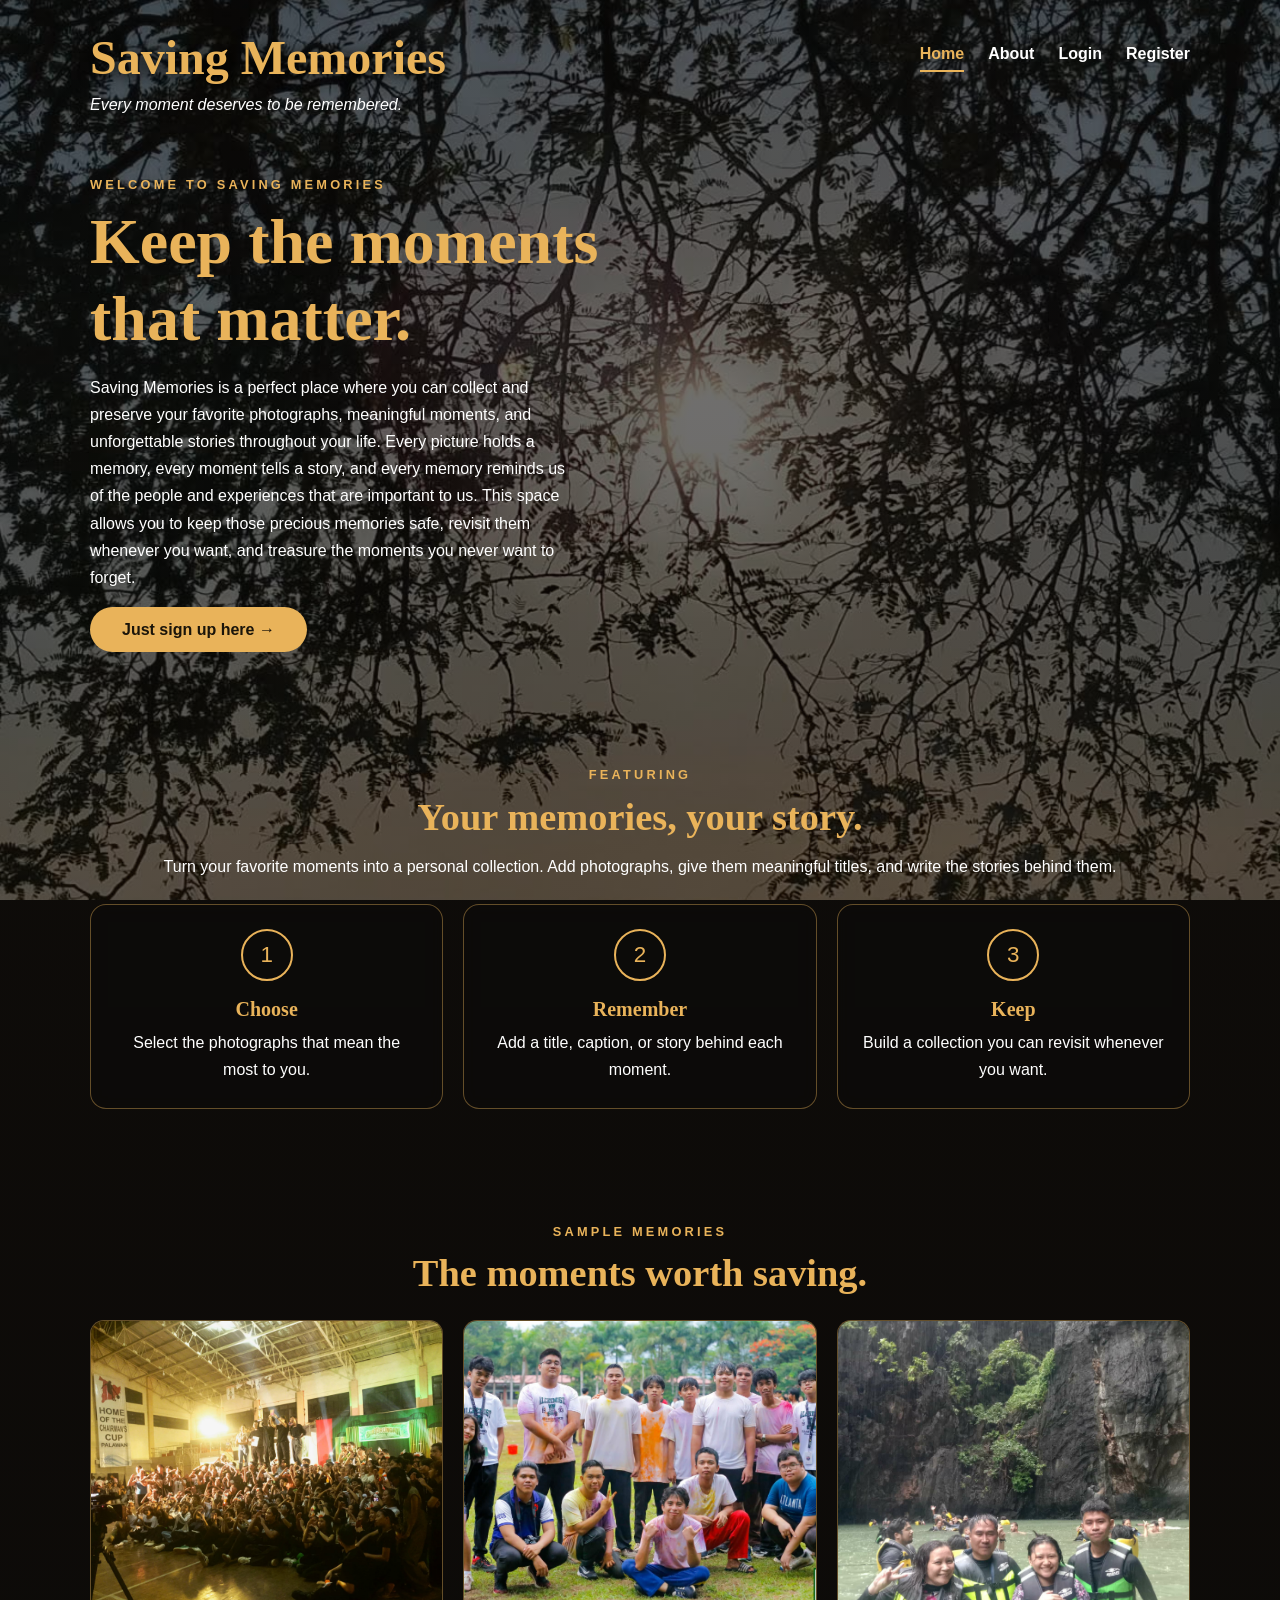
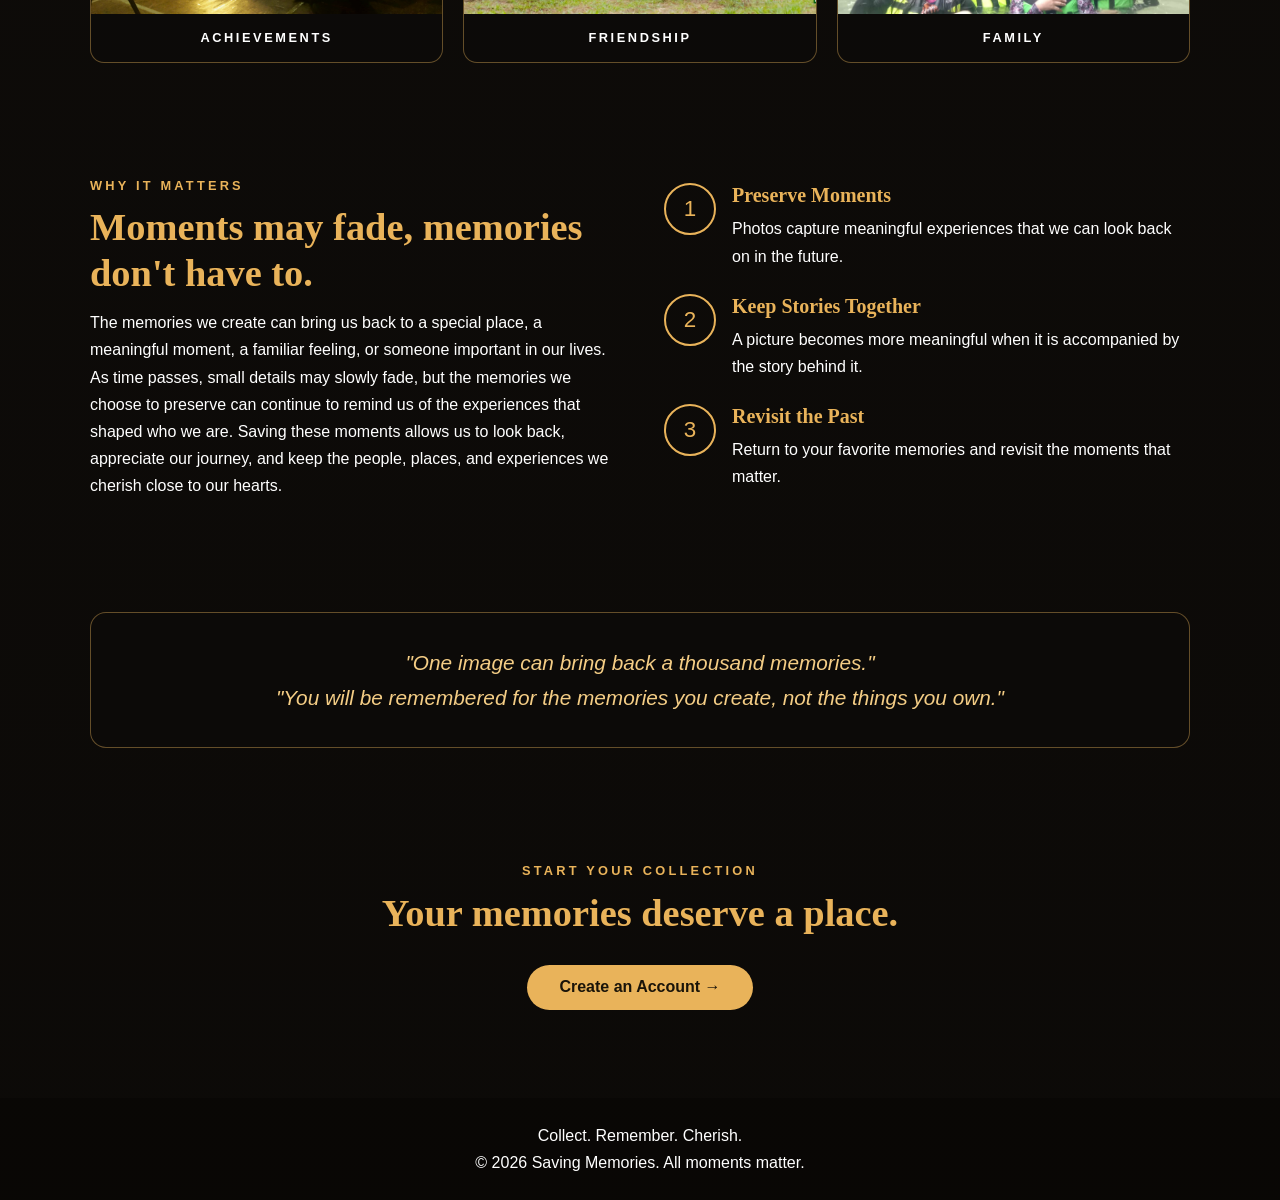
==== commit 5ea4e355: "add registration nav in landing page and about page" ====
--- a/index.html
+++ b/index.html
@@ -26,7 +26,8 @@
         <nav aria-label="Main Navigation">
             <a href="index.html" class="active">Home</a>
             <a href="about.html">About</a>
-            <a href="login.html">Login</a>
+            <a href="login.php">Login</a>
+            <a href="registration.php">Register</a>
         </nav>
     </header>
 
@@ -56,7 +57,7 @@
                     treasure the moments you never want to forget.
                 </p>
 
-                <a href="registration.html" class="btn">
+                <a href="registration.php" class="btn">
                     Just sign up here →
                 </a>
             </div>
@@ -238,7 +239,7 @@
                 Your memories deserve a place.
             </h2>
 
-            <a href="registration.html" class="btn">
+            <a href="registration.php" class="btn">
                 Create an Account →
             </a>
 
--- a/SavingMemories.css
+++ b/SavingMemories.css
@@ -34,7 +34,7 @@
 
 :focus-visible {
   outline: 3px solid var(--gold);
-  outline-offset: 10px;
+  outline-offset: 3px;
 }
 
 .wrap {
@@ -294,6 +294,23 @@
 .go:hover {
   background: var(--gold-light);
   transform: translateY(-2px);
+}
+
+/* landing page buttons */
+.hero-buttons {
+  display: flex;
+  flex-wrap: wrap;
+  gap: 1rem;
+}
+
+.btn-outline {
+  color: var(--gold);
+  background: none;
+  border: 2px solid var(--gold);
+}
+
+.btn-outline:hover {
+  color: #1a1409;
 }
 
 
@@ -391,6 +408,7 @@
   position: absolute;
   top: 50%;
   right: .5rem;
+  transform: translateY(-50%);
   padding: .4rem;
   color: var(--gold);
   font: 600 .9rem var(--font);
@@ -411,6 +429,75 @@
 
 .links a {
   color: var(--gold);
+}
+
+
+/* error and success message */
+.msg {
+  margin-bottom: 1rem;
+  padding: .7rem 1rem;
+  font-size: .9rem;
+  border-radius: 9px;
+}
+
+.msg.error {
+  background: rgba(200, 60, 60, .25);
+  border: 1px solid rgba(220, 90, 90, .6);
+}
+
+.msg.success {
+  background: rgba(90, 170, 90, .25);
+  border: 1px solid rgba(110, 190, 110, .6);
+}
+
+
+/* MY MEMORIES PAGE */
+.field select,
+.field textarea {
+  display: block;
+  width: 100%;
+  padding: .8rem 1rem;
+  color: white;
+  font: inherit;
+  background: rgba(255, 255, 255, .07);
+  border: 1px solid rgba(244, 234, 217, .35);
+  border-radius: 9px;
+}
+
+.field select option {
+  color: black;
+}
+
+.field textarea::placeholder {
+  color: rgba(255, 255, 255, .6);
+}
+
+.field select:focus,
+.field textarea:focus {
+  border-color: var(--gold);
+  outline: none;
+}
+
+.memory-info {
+  padding: 0 1rem 1rem;
+}
+
+.memory-info p {
+  font-size: .9rem;
+}
+
+.memory-info small {
+  display: block;
+  margin-top: .5rem;
+  opacity: .7;
+}
+
+.delete {
+  display: inline-block;
+  margin-top: .5rem;
+  color: #e57b7b;
+  font-size: .85rem;
+  font-weight: 700;
 }
 
 
